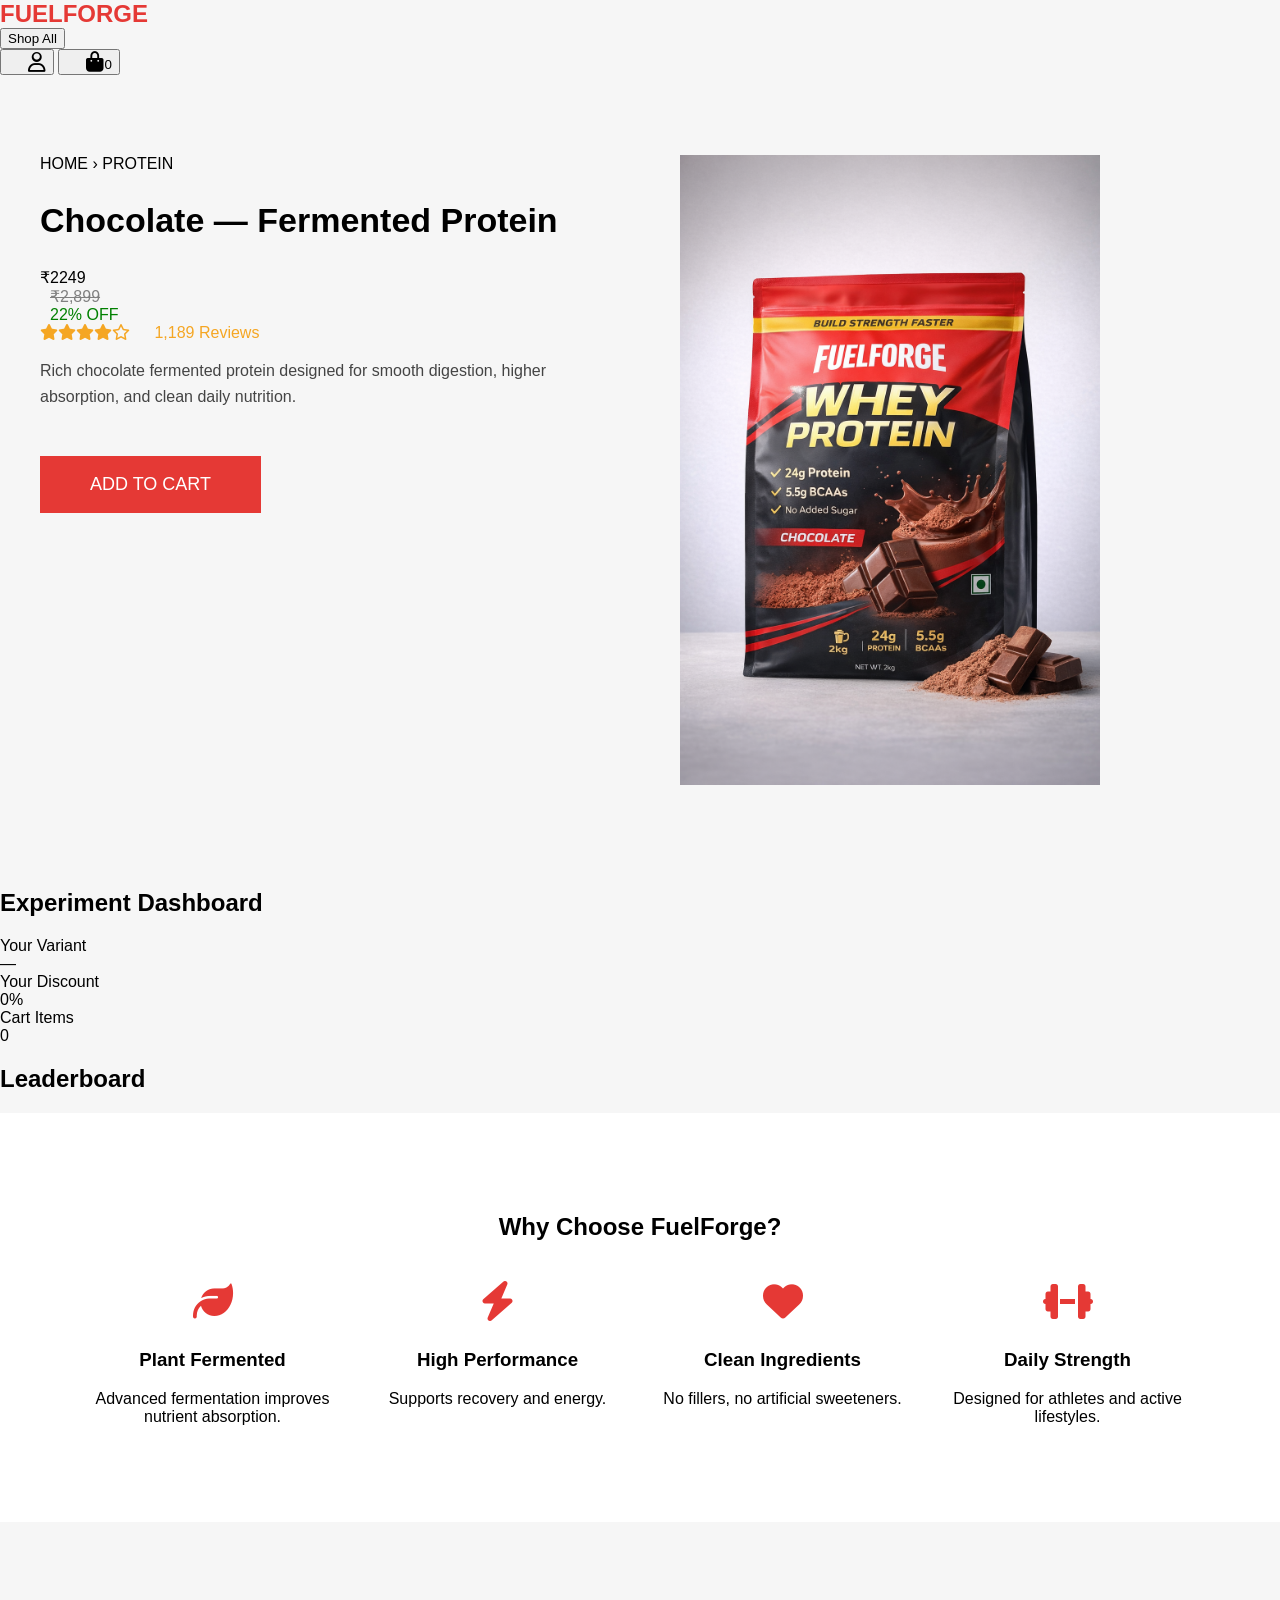
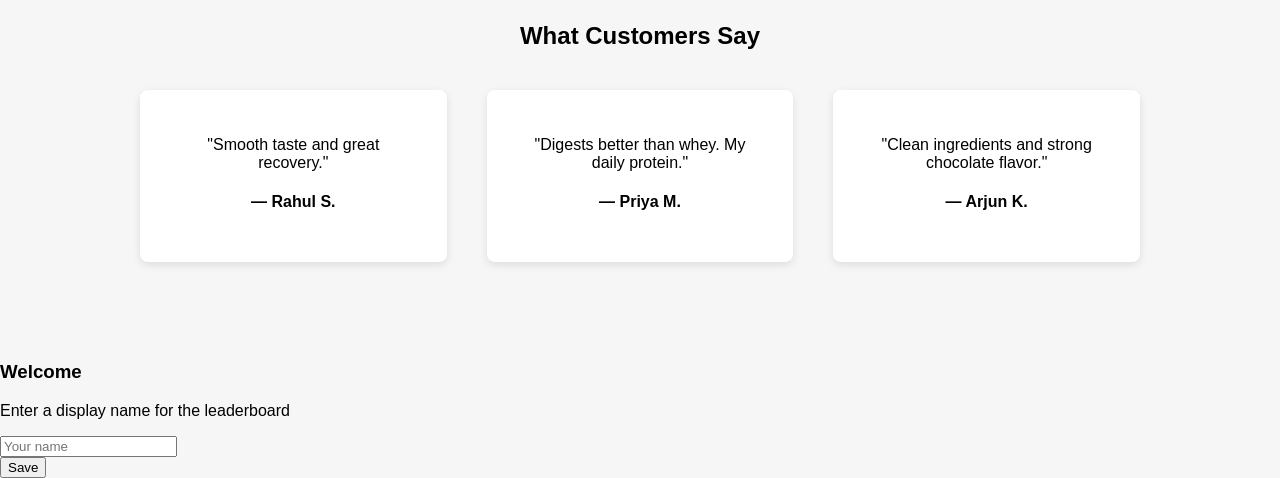
==== index.html @ aba71a40 "Refactor index.html structure and content" ====
<!DOCTYPE html>
<html lang="en">
<head>
  <meta charset="utf-8" />
  <meta name="viewport" content="width=device-width,initial-scale=1" />
  <title>FuelForge — Protein Experiment</title>
  <link rel="stylesheet" href="style.css" />
  <link rel="stylesheet" href="https://cdnjs.cloudflare.com/ajax/libs/font-awesome/6.5.0/css/all.min.css">
  <!-- Optional: Google Analytics snippet if you have a measurement id (replace G-XXXX) -->
  <!--
  <script async src="https://www.googletagmanager.com/gtag/js?id=G-XXXXXXX"></script>
  <script>
    window.dataLayer = window.dataLayer || [];
    function gtag(){dataLayer.push(arguments);}
    gtag('js', new Date());
    gtag('config', 'G-XXXXXXX');
  </script>
  -->
</head>
<body>

<header class="site-header">
  <div class="container header-inner">
    <div class="logo">FUELFORGE</div>

    <nav class="top-nav">
      <button id="shopAllBtn" class="nav-btn">Shop All</button>
    </nav>

    <div class="icons">
      <button id="accountBtn" class="icon-btn" title="Account"><i class="fa-regular fa-user"></i></button>
      <button id="cartBtn" class="icon-btn" title="Cart"><i class="fa-solid fa-bag-shopping"></i><span id="cartCount" class="cart-count">0</span></button>
    </div>
  </div>
</header>

<main class="container">

  <!-- Product / hero -->
  <section class="product">
    <div class="product-left">
      <div class="breadcrumbs">HOME › PROTEIN</div>
      <h1 class="product-title">Chocolate — Fermented Protein</h1>

      <div class="price-row">
        <div class="price-left">
          <div class="new-price" id="newPrice">₹2,249</div>
          <div class="old-price" id="oldPrice">₹2,899</div>
          <div class="discount" id="discountTxt">22% OFF</div>
        </div>
        <div class="rating">
          <i class="fa-solid fa-star"></i><i class="fa-solid fa-star"></i><i class="fa-solid fa-star"></i><i class="fa-solid fa-star"></i><i class="fa-regular fa-star"></i>
          <span class="reviews">1,189 Reviews</span>
        </div>
      </div>

      <p class="description">Rich chocolate fermented protein designed for smooth digestion, higher absorption, and clean daily nutrition.</p>

      <div id="actionArea" class="action-area">
        <button class="cta" id="addToCartBtn">ADD TO CART</button>
        <!-- Game button injected for Variant B -->
      </div>
    </div>

    <div class="product-right">
      <img src="protein.png" alt="protein bag" class="product-image" />
    </div>
  </section>

  <!-- Dashboard / Leaderboard -->
  <section class="dashboard">
    <div class="dash-left">
      <h2>Experiment Dashboard</h2>
      <div class="metrics">
        <div class="metric">
          <div class="metric-title">Your Variant</div>
          <div id="userVariant" class="metric-value">—</div>
        </div>
        <div class="metric">
          <div class="metric-title">Your Discount</div>
          <div id="userDiscount" class="metric-value">0%</div>
        </div>
        <div class="metric">
          <div class="metric-title">Cart Items</div>
          <div id="userCartCount" class="metric-value">0</div>
        </div>
      </div>
    </div>

    <div class="dash-right">
      <h2>Leaderboard</h2>
      <ol id="leaderboardList" class="leaderboard-list">
        <!-- filled by script -->
      </ol>
    </div>
  </section>

  <!-- Benefits -->
  <section class="benefits">
    <h2>Why Choose FuelForge?</h2>
    <div class="benefit-grid">
      <div class="benefit"><i class="fa-solid fa-leaf"></i><h3>Plant Fermented</h3><p>Advanced fermentation improves nutrient absorption.</p></div>
      <div class="benefit"><i class="fa-solid fa-bolt"></i><h3>High Performance</h3><p>Supports recovery and energy.</p></div>
      <div class="benefit"><i class="fa-solid fa-heart"></i><h3>Clean Ingredients</h3><p>No fillers, no artificial sweeteners.</p></div>
      <div class="benefit"><i class="fa-solid fa-dumbbell"></i><h3>Daily Strength</h3><p>Designed for athletes and active lifestyles.</p></div>
    </div>
  </section>

  <!-- Reviews -->
  <section class="reviews">
    <h2>What Customers Say</h2>
    <div class="review-grid">
      <div class="review"><p>"Smooth taste and great recovery."</p><h4>— Rahul S.</h4></div>
      <div class="review"><p>"Digests better than whey. My daily protein."</p><h4>— Priya M.</h4></div>
      <div class="review"><p>"Clean ingredients and strong chocolate flavor."</p><h4>— Arjun K.</h4></div>
    </div>
  </section>

</main>

<!-- Sticky mobile buy bar -->
<div class="mobile-buy" id="mobileBuy">
  <div class="mobile-buy-left">
    <div class="mobile-price" id="mobilePrice">₹2,249</div>
    <div class="mobile-disc" id="mobileDisc">22% OFF</div>
  </div>
  <div class="mobile-buy-right">
    <button class="mobile-cta" id="mobileAddBtn">Buy Now</button>
  </div>
</div>

<!-- Username modal -->
<div id="usernameModal" class="modal hidden">
  <div class="modal-inner">
    <h3>Welcome</h3>
    <p>Enter a display name for the leaderboard</p>
    <input id="usernameInput" placeholder="Your name" />
    <div class="modal-actions">
      <button id="saveNameBtn" class="btn">Save</button>
    </div>
  </div>
</div>

<!-- Simple toast area -->
<div id="toast" class="toast hidden"></div>

<script src="script.js"></script>
</body>
</html>
---- style.css ----
body{
font-family:Arial;
margin:0;
background:#f6f6f6;
}


header{
position:sticky;
top:0;
z-index:1000;
}


.nav{
display:flex;
justify-content:space-between;
align-items:center;
padding:20px 40px;
background:white;
box-shadow:0 2px 6px rgba(0,0,0,0.1);
}


.logo{
font-size:24px;
font-weight:bold;
color:#e53935;
}


.icons i{
margin-left:20px;
font-size:20px;
cursor:pointer;
}



.product{
display:grid;
grid-template-columns:1fr 1fr;
gap:80px;
max-width:1200px;
margin:auto;
padding:80px 20px;
}


.product-left h1{
font-size:34px;
}


.price{
font-size:26px;
margin:20px 0;
}


.old-price{
text-decoration:line-through;
margin-left:10px;
color:gray;
}


.discount{
color:green;
margin-left:10px;
}


.rating{
color:#f5a623;
margin-bottom:10px;
}


.description{
color:#444;
line-height:1.6;
}


.cta{
margin-top:30px;
padding:18px 50px;
background:#e53935;
color:white;
border:none;
font-size:18px;
cursor:pointer;
transition:0.3s;
}


.cta:hover{
background:#c62828;
transform:scale(1.05);
}



.product-right img{
width:420px;
transition:0.3s;
}


.product-right img:hover{
transform:scale(1.05);
}



/* BENEFITS */

.benefits{
background:white;
padding:80px 20px;
text-align:center;
}


.benefit-grid{
display:grid;
grid-template-columns:repeat(4,1fr);
gap:40px;
max-width:1100px;
margin:auto;
margin-top:40px;
}


.benefit i{
font-size:40px;
color:#e53935;
margin-bottom:10px;
}



/* REVIEWS */

.reviews{
padding:80px 20px;
text-align:center;
}


.review-grid{
display:grid;
grid-template-columns:repeat(3,1fr);
gap:40px;
max-width:1000px;
margin:auto;
margin-top:40px;
}


.review{
background:white;
padding:30px;
box-shadow:0 3px 8px rgba(0,0,0,0.1);
border-radius:8px;
}



/* MOBILE BUY BAR */

.mobile-buy{
display:none;
position:fixed;
bottom:0;
left:0;
right:0;
background:white;
padding:15px;
box-shadow:0 -2px 6px rgba(0,0,0,0.1);
justify-content:space-between;
align-items:center;
}


.mobile-buy button{
background:#e53935;
color:white;
border:none;
padding:12px 20px;
font-size:16px;
cursor:pointer;
}



/* RESPONSIVE */

@media(max-width:900px){

.product{
grid-template-columns:1fr;
text-align:center;
}

.product-right img{
width:300px;
}

.benefit-grid{
grid-template-columns:1fr 1fr;
}

.review-grid{
grid-template-columns:1fr;
}

.mobile-buy{
display:flex;
}

}
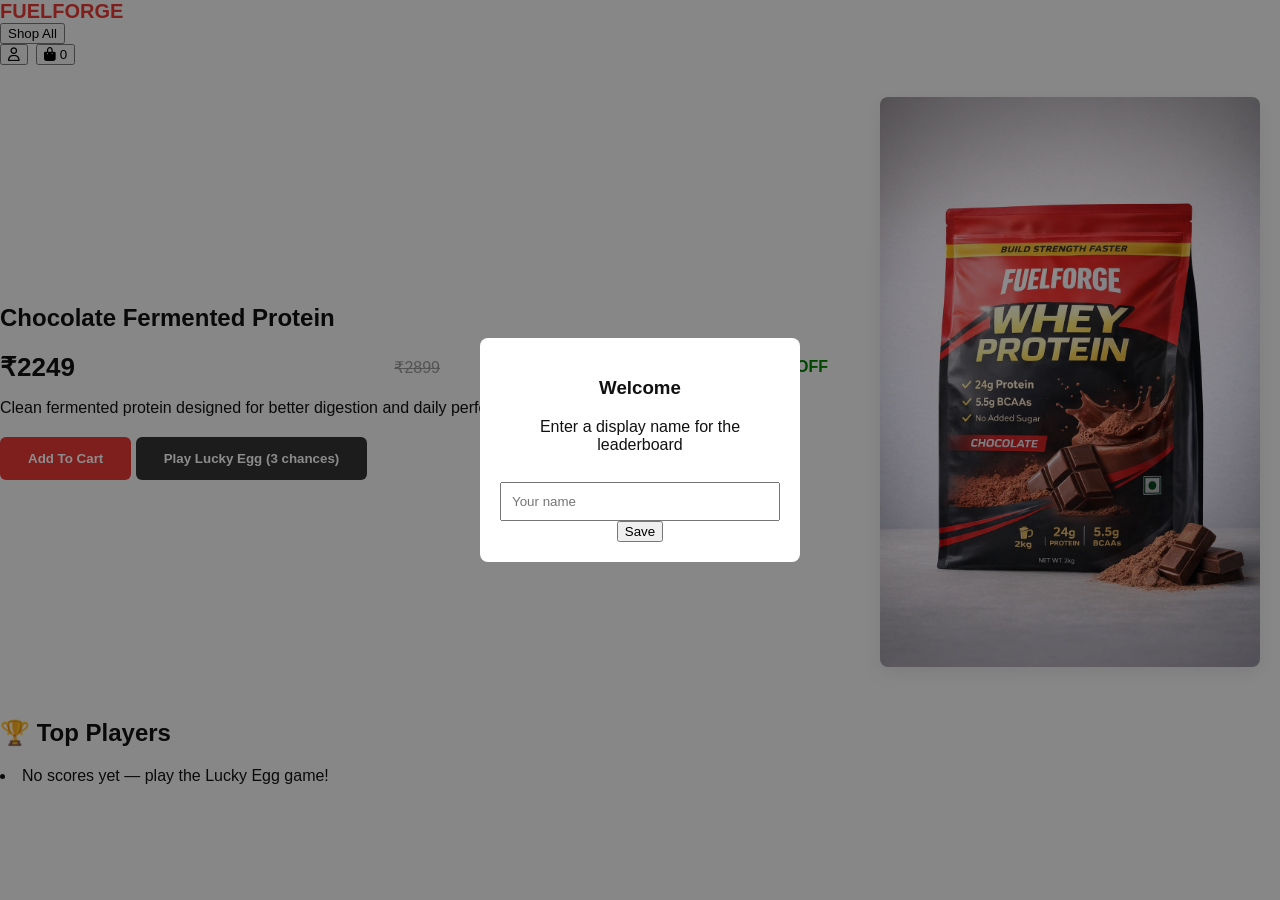
==== commit e2228a2b: "Refactor index.html structure and content" ====
--- a/index.html
+++ b/index.html
@@ -1,149 +1,119 @@
 <!DOCTYPE html>
 <html lang="en">
 <head>
-  <meta charset="utf-8" />
-  <meta name="viewport" content="width=device-width,initial-scale=1" />
-  <title>FuelForge — Protein Experiment</title>
-  <link rel="stylesheet" href="style.css" />
-  <link rel="stylesheet" href="https://cdnjs.cloudflare.com/ajax/libs/font-awesome/6.5.0/css/all.min.css">
-  <!-- Optional: Google Analytics snippet if you have a measurement id (replace G-XXXX) -->
-  <!--
-  <script async src="https://www.googletagmanager.com/gtag/js?id=G-XXXXXXX"></script>
-  <script>
-    window.dataLayer = window.dataLayer || [];
-    function gtag(){dataLayer.push(arguments);}
-    gtag('js', new Date());
-    gtag('config', 'G-XXXXXXX');
-  </script>
-  -->
+
+<meta charset="UTF-8">
+<meta name="viewport" content="width=device-width, initial-scale=1.0">
+
+<title>FuelForge Protein Experiment</title>
+
+<link rel="stylesheet" href="style.css">
+
+<link rel="stylesheet"
+href="https://cdnjs.cloudflare.com/ajax/libs/font-awesome/6.5.0/css/all.min.css">
+
 </head>
+
 <body>
 
-<header class="site-header">
-  <div class="container header-inner">
-    <div class="logo">FUELFORGE</div>
+<header class="header">
 
-    <nav class="top-nav">
-      <button id="shopAllBtn" class="nav-btn">Shop All</button>
-    </nav>
+<div class="logo">FUELFORGE</div>
 
-    <div class="icons">
-      <button id="accountBtn" class="icon-btn" title="Account"><i class="fa-regular fa-user"></i></button>
-      <button id="cartBtn" class="icon-btn" title="Cart"><i class="fa-solid fa-bag-shopping"></i><span id="cartCount" class="cart-count">0</span></button>
-    </div>
-  </div>
+<div class="nav">
+
+<button id="shopAllBtn">Shop All</button>
+
+<div class="icons">
+
+<button id="accountBtn">
+<i class="fa-regular fa-user"></i>
+</button>
+
+<button id="cartBtn">
+<i class="fa-solid fa-bag-shopping"></i>
+<span id="cartCount">0</span>
+</button>
+
+</div>
+
+</div>
+
 </header>
 
-<main class="container">
 
-  <!-- Product / hero -->
-  <section class="product">
-    <div class="product-left">
-      <div class="breadcrumbs">HOME › PROTEIN</div>
-      <h1 class="product-title">Chocolate — Fermented Protein</h1>
+<section class="product">
 
-      <div class="price-row">
-        <div class="price-left">
-          <div class="new-price" id="newPrice">₹2,249</div>
-          <div class="old-price" id="oldPrice">₹2,899</div>
-          <div class="discount" id="discountTxt">22% OFF</div>
-        </div>
-        <div class="rating">
-          <i class="fa-solid fa-star"></i><i class="fa-solid fa-star"></i><i class="fa-solid fa-star"></i><i class="fa-solid fa-star"></i><i class="fa-regular fa-star"></i>
-          <span class="reviews">1,189 Reviews</span>
-        </div>
-      </div>
+<div class="product-left">
 
-      <p class="description">Rich chocolate fermented protein designed for smooth digestion, higher absorption, and clean daily nutrition.</p>
+<h1>Chocolate Fermented Protein</h1>
 
-      <div id="actionArea" class="action-area">
-        <button class="cta" id="addToCartBtn">ADD TO CART</button>
-        <!-- Game button injected for Variant B -->
-      </div>
-    </div>
+<div class="price-row">
 
-    <div class="product-right">
-      <img src="protein.png" alt="protein bag" class="product-image" />
-    </div>
-  </section>
+<span class="new-price" id="price">₹2249</span>
 
-  <!-- Dashboard / Leaderboard -->
-  <section class="dashboard">
-    <div class="dash-left">
-      <h2>Experiment Dashboard</h2>
-      <div class="metrics">
-        <div class="metric">
-          <div class="metric-title">Your Variant</div>
-          <div id="userVariant" class="metric-value">—</div>
-        </div>
-        <div class="metric">
-          <div class="metric-title">Your Discount</div>
-          <div id="userDiscount" class="metric-value">0%</div>
-        </div>
-        <div class="metric">
-          <div class="metric-title">Cart Items</div>
-          <div id="userCartCount" class="metric-value">0</div>
-        </div>
-      </div>
-    </div>
+<span class="old-price">₹2899</span>
 
-    <div class="dash-right">
-      <h2>Leaderboard</h2>
-      <ol id="leaderboardList" class="leaderboard-list">
-        <!-- filled by script -->
-      </ol>
-    </div>
-  </section>
+<span class="discount" id="discount">22% OFF</span>
 
-  <!-- Benefits -->
-  <section class="benefits">
-    <h2>Why Choose FuelForge?</h2>
-    <div class="benefit-grid">
-      <div class="benefit"><i class="fa-solid fa-leaf"></i><h3>Plant Fermented</h3><p>Advanced fermentation improves nutrient absorption.</p></div>
-      <div class="benefit"><i class="fa-solid fa-bolt"></i><h3>High Performance</h3><p>Supports recovery and energy.</p></div>
-      <div class="benefit"><i class="fa-solid fa-heart"></i><h3>Clean Ingredients</h3><p>No fillers, no artificial sweeteners.</p></div>
-      <div class="benefit"><i class="fa-solid fa-dumbbell"></i><h3>Daily Strength</h3><p>Designed for athletes and active lifestyles.</p></div>
-    </div>
-  </section>
-
-  <!-- Reviews -->
-  <section class="reviews">
-    <h2>What Customers Say</h2>
-    <div class="review-grid">
-      <div class="review"><p>"Smooth taste and great recovery."</p><h4>— Rahul S.</h4></div>
-      <div class="review"><p>"Digests better than whey. My daily protein."</p><h4>— Priya M.</h4></div>
-      <div class="review"><p>"Clean ingredients and strong chocolate flavor."</p><h4>— Arjun K.</h4></div>
-    </div>
-  </section>
-
-</main>
-
-<!-- Sticky mobile buy bar -->
-<div class="mobile-buy" id="mobileBuy">
-  <div class="mobile-buy-left">
-    <div class="mobile-price" id="mobilePrice">₹2,249</div>
-    <div class="mobile-disc" id="mobileDisc">22% OFF</div>
-  </div>
-  <div class="mobile-buy-right">
-    <button class="mobile-cta" id="mobileAddBtn">Buy Now</button>
-  </div>
 </div>
 
-<!-- Username modal -->
-<div id="usernameModal" class="modal hidden">
-  <div class="modal-inner">
-    <h3>Welcome</h3>
-    <p>Enter a display name for the leaderboard</p>
-    <input id="usernameInput" placeholder="Your name" />
-    <div class="modal-actions">
-      <button id="saveNameBtn" class="btn">Save</button>
-    </div>
-  </div>
+<p>
+Clean fermented protein designed for better digestion and daily performance.
+</p>
+
+<div class="action-area">
+
+<button id="addToCartBtn" class="cta">
+Add To Cart
+</button>
+
+<button id="playGameBtn" class="cta secondary">
+Play Lucky Egg (3 chances)
+</button>
+
 </div>
 
-<!-- Simple toast area -->
-<div id="toast" class="toast hidden"></div>
+</div>
+
+
+<div class="product-right">
+
+<img src="protein.png" class="product-image">
+
+</div>
+
+</section>
+
+
+
+<section class="leaderboard-section">
+
+<h2>🏆 Top Players</h2>
+
+<div id="leaderboardList" class="leaderboard"></div>
+
+</section>
+
+
+<div id="usernameModal" class="modal hidden">
+
+<div class="modal-inner">
+
+<h3>Welcome</h3>
+
+<p>Enter a display name for the leaderboard</p>
+
+<input id="usernameInput" placeholder="Your name">
+
+<button id="saveNameBtn">Save</button>
+
+</div>
+
+</div>
+
 
 <script src="script.js"></script>
+
 </body>
 </html>
--- a/style.css
+++ b/style.css
@@ -1,223 +1,88 @@
-body{
-font-family:Arial;
-margin:0;
-background:#f6f6f6;
+:root{
+  --accent:#e53935;
+  --bg:#f6f6f6;
+  --card:#fff;
+  --muted:#666;
+}
+*{box-sizing:border-box}
+body{font-family:Inter,Arial,Helvetica,sans-serif;margin:0;background:var(--bg);color:#111}
+.container{max-width:1100px;margin:0 auto;padding:0 16px}
+
+.site-header{background:#fff;box-shadow:0 2px 6px rgba(0,0,0,0.06);position:sticky;top:0;z-index:40}
+.header-inner{display:flex;align-items:center;justify-content:space-between;padding:14px 16px}
+.logo{font-weight:800;color:var(--accent);font-size:20px}
+.top-nav .nav-btn{background:none;border:none;font-weight:600;cursor:pointer;color:#222}
+.icons{display:flex;gap:8px;align-items:center}
+.icon-btn{background:none;border:none;font-size:18px;cursor:pointer;position:relative}
+.cart-count{position:absolute;top:-6px;right:-6px;background:var(--accent);color:#fff;border-radius:50%;padding:2px 6px;font-size:12px}
+
+/* Product area */
+.product{display:grid;grid-template-columns:1fr 420px;gap:32px;padding:32px 0;align-items:center}
+.product-left .breadcrumbs{color:var(--muted);font-size:13px;margin-bottom:4px}
+.product-title{font-size:28px;margin:6px 0 10px}
+.price-row{display:flex;justify-content:space-between;align-items:center}
+.price-left{display:flex;align-items:baseline;gap:12px}
+.new-price{font-size:26px;font-weight:800}
+.old-price{color:#999;text-decoration:line-through}
+.discount{color:green;font-weight:700}
+.rating{color:#f5a623}
+.description{color:#333;line-height:1.6;margin-top:18px}
+.action-area{margin-top:20px}
+.cta{padding:14px 28px;background:var(--accent);color:#fff;border:none;border-radius:6px;font-weight:700;cursor:pointer}
+.cta.secondary{background:#333}
+.product-right{display:flex;justify-content:center}
+.product-image{width:100%;max-width:380px;border-radius:8px;box-shadow:0 6px 20px rgba(0,0,0,0.08)}
+
+/* Dashboard */
+.dashboard{display:flex;gap:24px;align-items:flex-start;padding:20px 0}
+.dash-left,.dash-right{background:var(--card);padding:18px;border-radius:8px;box-shadow:0 6px 18px rgba(0,0,0,0.04)}
+.dash-left{flex:1}
+.dash-right{width:320px}
+.metrics{display:flex;gap:12px;justify-content:space-between;margin-top:6px}
+.metric{background:#fafafa;padding:10px;border-radius:6px;text-align:center;flex:1}
+.metric-title{font-size:12px;color:var(--muted)}
+.metric-value{font-weight:800;font-size:18px;margin-top:6px}
+.leaderboard-list{padding-left:18px;margin:12px 0}
+
+/* Benefits & Reviews */
+.benefits{padding:24px 0}
+.benefit-grid{display:grid;grid-template-columns:repeat(4,1fr);gap:18px;margin-top:12px}
+.benefit{background:var(--card);padding:16px;border-radius:8px;text-align:center}
+.benefit i{font-size:28px;color:var(--accent);margin-bottom:8px}
+.reviews{padding:22px 0}
+.review-grid{display:grid;grid-template-columns:repeat(3,1fr);gap:12px}
+.review{background:var(--card);padding:16px;border-radius:8px;box-shadow:0 3px 8px rgba(0,0,0,0.06)}
+
+/* Mobile buy bar */
+.mobile-buy{display:none;position:fixed;left:0;right:0;bottom:0;background:#fff;padding:12px 16px;box-shadow:0 -3px 20px rgba(0,0,0,0.08);z-index:60;align-items:center;justify-content:space-between}
+.mobile-buy-left{display:flex;flex-direction:column}
+.mobile-price{font-weight:800}
+.mobile-disc{color:green;font-weight:700}
+.mobile-cta{background:var(--accent);color:#fff;border:none;padding:10px 18px;border-radius:6px;cursor:pointer}
+
+/* modal */
+.modal{position:fixed;left:0;right:0;top:0;bottom:0;background:rgba(0,0,0,0.45);display:flex;align-items:center;justify-content:center;z-index:80}
+.modal-inner{background:#fff;padding:20px;border-radius:8px;width:320px;text-align:center}
+.modal input{width:100%;padding:10px;margin-top:12px}
+
+/* toast */
+.toast{position:fixed;left:50%;transform:translateX(-50%);bottom:90px;background:#111;color:#fff;padding:10px 16px;border-radius:8px;z-index:90}
+
+/* leaderboard list */
+.leaderboard-list li{margin:6px 0;padding:6px 10px;border-radius:6px;background:#f7f7f7;display:flex;justify-content:space-between}
+
+/* responsive */
+@media(max-width:900px){
+  .product{grid-template-columns:1fr;gap:18px;padding:20px 0}
+  .benefit-grid{grid-template-columns:1fr 1fr}
+  .review-grid{grid-template-columns:1fr}
+  .dash-right{width:100%}
+  .mobile-buy{display:flex}
+  .container{padding:0 12px}
+  .product-title{font-size:22px}
+  .new-price{font-size:20px}
 }
 
-
-header{
-position:sticky;
-top:0;
-z-index:1000;
-}
-
-
-.nav{
-display:flex;
-justify-content:space-between;
-align-items:center;
-padding:20px 40px;
-background:white;
-box-shadow:0 2px 6px rgba(0,0,0,0.1);
-}
-
-
-.logo{
-font-size:24px;
-font-weight:bold;
-color:#e53935;
-}
-
-
-.icons i{
-margin-left:20px;
-font-size:20px;
-cursor:pointer;
-}
-
-
-
-.product{
-display:grid;
-grid-template-columns:1fr 1fr;
-gap:80px;
-max-width:1200px;
-margin:auto;
-padding:80px 20px;
-}
-
-
-.product-left h1{
-font-size:34px;
-}
-
-
-.price{
-font-size:26px;
-margin:20px 0;
-}
-
-
-.old-price{
-text-decoration:line-through;
-margin-left:10px;
-color:gray;
-}
-
-
-.discount{
-color:green;
-margin-left:10px;
-}
-
-
-.rating{
-color:#f5a623;
-margin-bottom:10px;
-}
-
-
-.description{
-color:#444;
-line-height:1.6;
-}
-
-
-.cta{
-margin-top:30px;
-padding:18px 50px;
-background:#e53935;
-color:white;
-border:none;
-font-size:18px;
-cursor:pointer;
-transition:0.3s;
-}
-
-
-.cta:hover{
-background:#c62828;
-transform:scale(1.05);
-}
-
-
-
-.product-right img{
-width:420px;
-transition:0.3s;
-}
-
-
-.product-right img:hover{
-transform:scale(1.05);
-}
-
-
-
-/* BENEFITS */
-
-.benefits{
-background:white;
-padding:80px 20px;
-text-align:center;
-}
-
-
-.benefit-grid{
-display:grid;
-grid-template-columns:repeat(4,1fr);
-gap:40px;
-max-width:1100px;
-margin:auto;
-margin-top:40px;
-}
-
-
-.benefit i{
-font-size:40px;
-color:#e53935;
-margin-bottom:10px;
-}
-
-
-
-/* REVIEWS */
-
-.reviews{
-padding:80px 20px;
-text-align:center;
-}
-
-
-.review-grid{
-display:grid;
-grid-template-columns:repeat(3,1fr);
-gap:40px;
-max-width:1000px;
-margin:auto;
-margin-top:40px;
-}
-
-
-.review{
-background:white;
-padding:30px;
-box-shadow:0 3px 8px rgba(0,0,0,0.1);
-border-radius:8px;
-}
-
-
-
-/* MOBILE BUY BAR */
-
-.mobile-buy{
-display:none;
-position:fixed;
-bottom:0;
-left:0;
-right:0;
-background:white;
-padding:15px;
-box-shadow:0 -2px 6px rgba(0,0,0,0.1);
-justify-content:space-between;
-align-items:center;
-}
-
-
-.mobile-buy button{
-background:#e53935;
-color:white;
-border:none;
-padding:12px 20px;
-font-size:16px;
-cursor:pointer;
-}
-
-
-
-/* RESPONSIVE */
-
-@media(max-width:900px){
-
-.product{
-grid-template-columns:1fr;
-text-align:center;
-}
-
-.product-right img{
-width:300px;
-}
-
-.benefit-grid{
-grid-template-columns:1fr 1fr;
-}
-
-.review-grid{
-grid-template-columns:1fr;
-}
-
-.mobile-buy{
-display:flex;
-}
-
-}+/* utility */
+.hidden{display:none}
+.btn{padding:8px 14px;border-radius:6px;background:var(--accent);color:white;border:none;cursor:pointer}
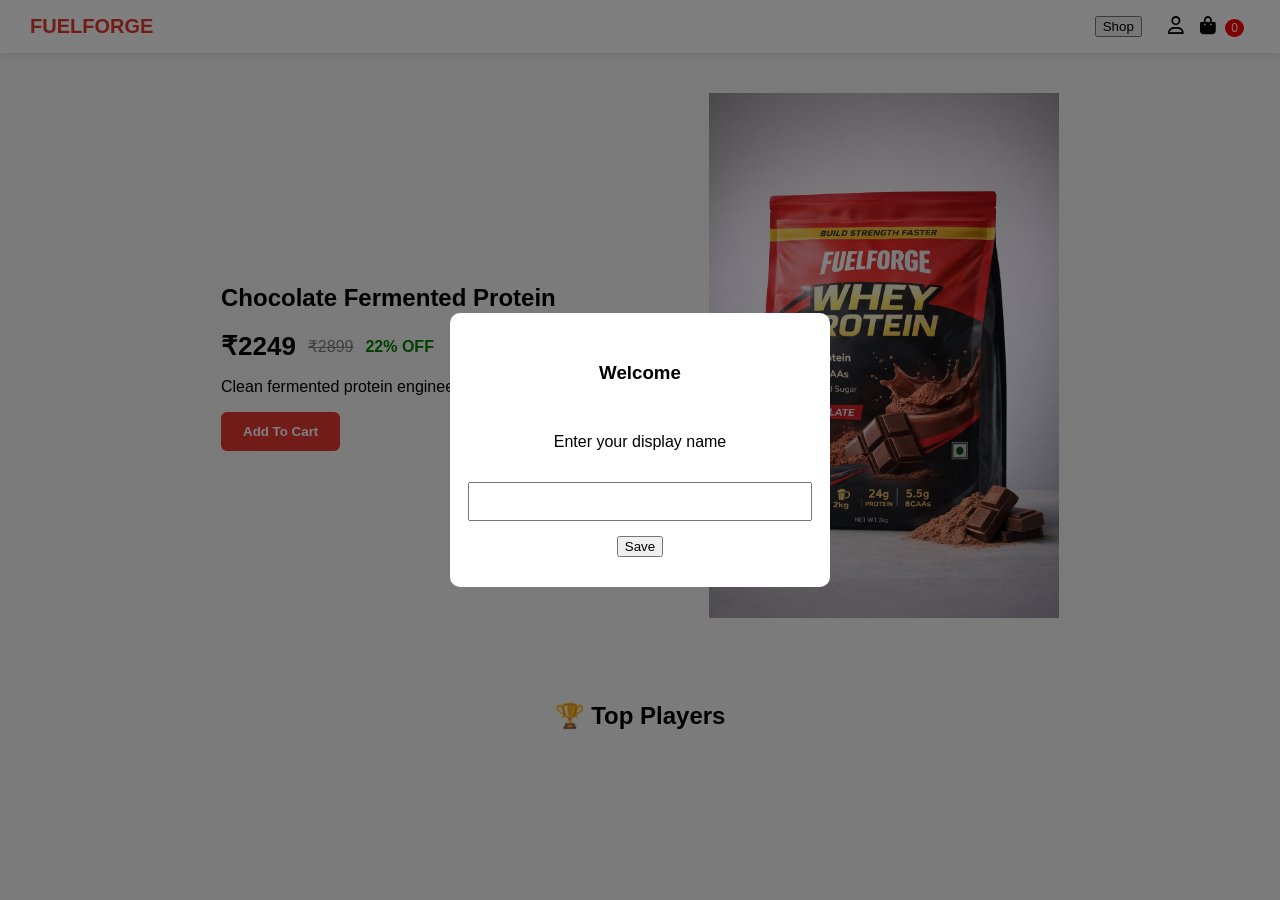
==== commit 3318f99c: "Refactor index.html and update button texts Updated the HTML structure and modified button labels." ====
--- a/index.html
+++ b/index.html
@@ -5,7 +5,7 @@
 <meta charset="UTF-8">
 <meta name="viewport" content="width=device-width, initial-scale=1.0">
 
-<title>FuelForge Protein Experiment</title>
+<title>FuelForge Experiment</title>
 
 <link rel="stylesheet" href="style.css">
 
@@ -20,15 +20,13 @@
 
 <div class="logo">FUELFORGE</div>
 
-<div class="nav">
+<nav class="nav">
 
-<button id="shopAllBtn">Shop All</button>
+<button id="shopBtn">Shop</button>
 
 <div class="icons">
 
-<button id="accountBtn">
-<i class="fa-regular fa-user"></i>
-</button>
+<button id="accountBtn"><i class="fa-regular fa-user"></i></button>
 
 <button id="cartBtn">
 <i class="fa-solid fa-bag-shopping"></i>
@@ -37,7 +35,7 @@
 
 </div>
 
-</div>
+</nav>
 
 </header>
 
@@ -51,15 +49,13 @@
 <div class="price-row">
 
 <span class="new-price" id="price">₹2249</span>
-
 <span class="old-price">₹2899</span>
-
 <span class="discount" id="discount">22% OFF</span>
 
 </div>
 
-<p>
-Clean fermented protein designed for better digestion and daily performance.
+<p class="desc">
+Clean fermented protein engineered for digestion and recovery.
 </p>
 
 <div class="action-area">
@@ -68,23 +64,19 @@
 Add To Cart
 </button>
 
-<button id="playGameBtn" class="cta secondary">
-Play Lucky Egg (3 chances)
+<button id="playGameBtn" class="cta secondary hidden">
+Play Lucky Egg Game
 </button>
 
 </div>
 
 </div>
 
-
 <div class="product-right">
-
 <img src="protein.png" class="product-image">
-
 </div>
 
 </section>
-
 
 
 <section class="leaderboard-section">
@@ -102,9 +94,9 @@
 
 <h3>Welcome</h3>
 
-<p>Enter a display name for the leaderboard</p>
+<p>Enter your display name</p>
 
-<input id="usernameInput" placeholder="Your name">
+<input id="usernameInput">
 
 <button id="saveNameBtn">Save</button>
 
@@ -112,7 +104,6 @@
 
 </div>
 
-
 <script src="script.js"></script>
 
 </body>
--- a/style.css
+++ b/style.css
@@ -1,88 +1,156 @@
-:root{
-  --accent:#e53935;
-  --bg:#f6f6f6;
-  --card:#fff;
-  --muted:#666;
-}
-*{box-sizing:border-box}
-body{font-family:Inter,Arial,Helvetica,sans-serif;margin:0;background:var(--bg);color:#111}
-.container{max-width:1100px;margin:0 auto;padding:0 16px}
-
-.site-header{background:#fff;box-shadow:0 2px 6px rgba(0,0,0,0.06);position:sticky;top:0;z-index:40}
-.header-inner{display:flex;align-items:center;justify-content:space-between;padding:14px 16px}
-.logo{font-weight:800;color:var(--accent);font-size:20px}
-.top-nav .nav-btn{background:none;border:none;font-weight:600;cursor:pointer;color:#222}
-.icons{display:flex;gap:8px;align-items:center}
-.icon-btn{background:none;border:none;font-size:18px;cursor:pointer;position:relative}
-.cart-count{position:absolute;top:-6px;right:-6px;background:var(--accent);color:#fff;border-radius:50%;padding:2px 6px;font-size:12px}
-
-/* Product area */
-.product{display:grid;grid-template-columns:1fr 420px;gap:32px;padding:32px 0;align-items:center}
-.product-left .breadcrumbs{color:var(--muted);font-size:13px;margin-bottom:4px}
-.product-title{font-size:28px;margin:6px 0 10px}
-.price-row{display:flex;justify-content:space-between;align-items:center}
-.price-left{display:flex;align-items:baseline;gap:12px}
-.new-price{font-size:26px;font-weight:800}
-.old-price{color:#999;text-decoration:line-through}
-.discount{color:green;font-weight:700}
-.rating{color:#f5a623}
-.description{color:#333;line-height:1.6;margin-top:18px}
-.action-area{margin-top:20px}
-.cta{padding:14px 28px;background:var(--accent);color:#fff;border:none;border-radius:6px;font-weight:700;cursor:pointer}
-.cta.secondary{background:#333}
-.product-right{display:flex;justify-content:center}
-.product-image{width:100%;max-width:380px;border-radius:8px;box-shadow:0 6px 20px rgba(0,0,0,0.08)}
-
-/* Dashboard */
-.dashboard{display:flex;gap:24px;align-items:flex-start;padding:20px 0}
-.dash-left,.dash-right{background:var(--card);padding:18px;border-radius:8px;box-shadow:0 6px 18px rgba(0,0,0,0.04)}
-.dash-left{flex:1}
-.dash-right{width:320px}
-.metrics{display:flex;gap:12px;justify-content:space-between;margin-top:6px}
-.metric{background:#fafafa;padding:10px;border-radius:6px;text-align:center;flex:1}
-.metric-title{font-size:12px;color:var(--muted)}
-.metric-value{font-weight:800;font-size:18px;margin-top:6px}
-.leaderboard-list{padding-left:18px;margin:12px 0}
-
-/* Benefits & Reviews */
-.benefits{padding:24px 0}
-.benefit-grid{display:grid;grid-template-columns:repeat(4,1fr);gap:18px;margin-top:12px}
-.benefit{background:var(--card);padding:16px;border-radius:8px;text-align:center}
-.benefit i{font-size:28px;color:var(--accent);margin-bottom:8px}
-.reviews{padding:22px 0}
-.review-grid{display:grid;grid-template-columns:repeat(3,1fr);gap:12px}
-.review{background:var(--card);padding:16px;border-radius:8px;box-shadow:0 3px 8px rgba(0,0,0,0.06)}
-
-/* Mobile buy bar */
-.mobile-buy{display:none;position:fixed;left:0;right:0;bottom:0;background:#fff;padding:12px 16px;box-shadow:0 -3px 20px rgba(0,0,0,0.08);z-index:60;align-items:center;justify-content:space-between}
-.mobile-buy-left{display:flex;flex-direction:column}
-.mobile-price{font-weight:800}
-.mobile-disc{color:green;font-weight:700}
-.mobile-cta{background:var(--accent);color:#fff;border:none;padding:10px 18px;border-radius:6px;cursor:pointer}
-
-/* modal */
-.modal{position:fixed;left:0;right:0;top:0;bottom:0;background:rgba(0,0,0,0.45);display:flex;align-items:center;justify-content:center;z-index:80}
-.modal-inner{background:#fff;padding:20px;border-radius:8px;width:320px;text-align:center}
-.modal input{width:100%;padding:10px;margin-top:12px}
-
-/* toast */
-.toast{position:fixed;left:50%;transform:translateX(-50%);bottom:90px;background:#111;color:#fff;padding:10px 16px;border-radius:8px;z-index:90}
-
-/* leaderboard list */
-.leaderboard-list li{margin:6px 0;padding:6px 10px;border-radius:6px;background:#f7f7f7;display:flex;justify-content:space-between}
-
-/* responsive */
-@media(max-width:900px){
-  .product{grid-template-columns:1fr;gap:18px;padding:20px 0}
-  .benefit-grid{grid-template-columns:1fr 1fr}
-  .review-grid{grid-template-columns:1fr}
-  .dash-right{width:100%}
-  .mobile-buy{display:flex}
-  .container{padding:0 12px}
-  .product-title{font-size:22px}
-  .new-price{font-size:20px}
+body{
+font-family:Arial;
+background:#f6f6f6;
+margin:0;
 }
 
-/* utility */
-.hidden{display:none}
-.btn{padding:8px 14px;border-radius:6px;background:var(--accent);color:white;border:none;cursor:pointer}
+.header{
+display:flex;
+justify-content:space-between;
+align-items:center;
+padding:15px 30px;
+background:white;
+box-shadow:0 2px 10px rgba(0,0,0,0.08);
+}
+
+.logo{
+font-weight:bold;
+color:#e53935;
+font-size:20px;
+}
+
+.nav{
+display:flex;
+align-items:center;
+gap:20px;
+}
+
+.icons button{
+background:none;
+border:none;
+font-size:18px;
+cursor:pointer;
+}
+
+#cartCount{
+background:red;
+color:white;
+border-radius:50%;
+padding:2px 6px;
+font-size:12px;
+margin-left:4px;
+}
+
+.product{
+display:flex;
+align-items:center;
+justify-content:center;
+gap:40px;
+padding:40px;
+}
+
+.product-image{
+width:350px;
+}
+
+.price-row{
+display:flex;
+gap:12px;
+align-items:center;
+margin:10px 0;
+}
+
+.new-price{
+font-size:26px;
+font-weight:bold;
+}
+
+.old-price{
+text-decoration:line-through;
+color:gray;
+}
+
+.discount{
+color:green;
+font-weight:bold;
+}
+
+.cta{
+background:#e53935;
+color:white;
+border:none;
+padding:12px 22px;
+border-radius:6px;
+cursor:pointer;
+font-weight:bold;
+}
+
+.secondary{
+background:#333;
+margin-left:10px;
+}
+
+.cta:hover{
+transform:translateY(-2px);
+transition:0.2s;
+}
+
+.leaderboard-section{
+margin-top:40px;
+text-align:center;
+}
+
+.leaderboard{
+max-width:400px;
+margin:auto;
+display:flex;
+flex-direction:column;
+gap:12px;
+}
+
+.leaderboard-item{
+display:flex;
+justify-content:space-between;
+padding:12px 16px;
+background:white;
+border-radius:10px;
+box-shadow:0 4px 12px rgba(0,0,0,0.08);
+animation:fadeIn 0.6s ease;
+}
+
+@keyframes fadeIn{
+from{opacity:0;transform:translateY(10px)}
+to{opacity:1;transform:translateY(0)}
+}
+
+.modal{
+position:fixed;
+top:0;
+left:0;
+right:0;
+bottom:0;
+background:rgba(0,0,0,0.5);
+display:flex;
+align-items:center;
+justify-content:center;
+}
+
+.hidden{
+display:none;
+}
+
+.modal-inner{
+background:white;
+padding:30px;
+border-radius:10px;
+display:flex;
+flex-direction:column;
+gap:15px;
+align-items:center;
+width:320px;
+}
+
+.modal-inner input{
+width:100%;
+padding:10px;
+}
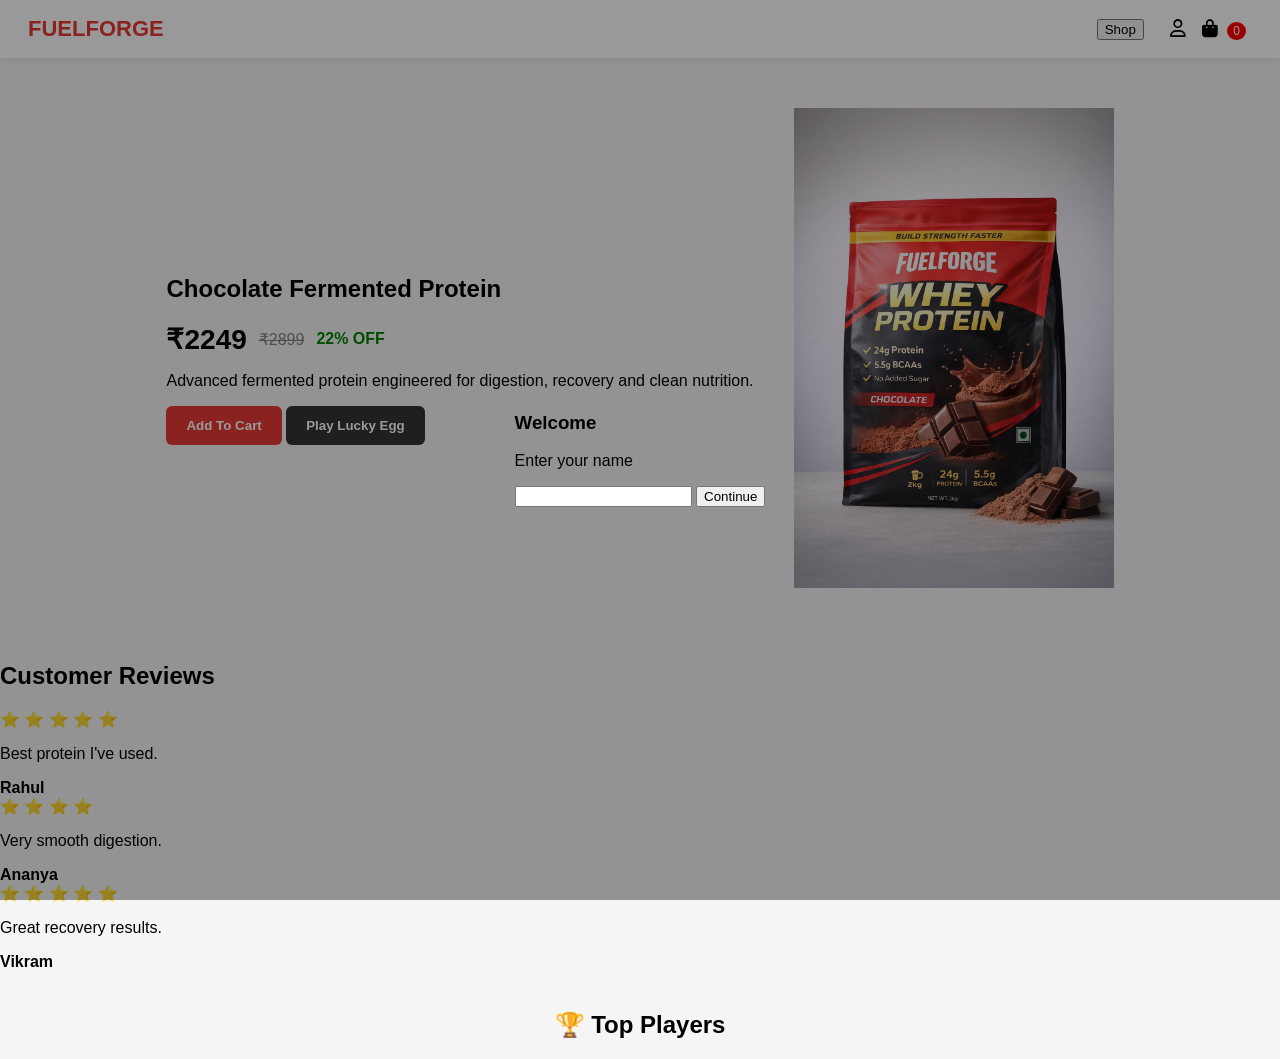
==== commit a7147475: "Update index.html" ====
--- a/index.html
+++ b/index.html
@@ -5,7 +5,7 @@
 <meta charset="UTF-8">
 <meta name="viewport" content="width=device-width, initial-scale=1.0">
 
-<title>FuelForge Experiment</title>
+<title>FuelForge Protein</title>
 
 <link rel="stylesheet" href="style.css">
 
@@ -26,7 +26,9 @@
 
 <div class="icons">
 
-<button id="accountBtn"><i class="fa-regular fa-user"></i></button>
+<button id="accountBtn">
+<i class="fa-regular fa-user"></i>
+</button>
 
 <button id="cartBtn">
 <i class="fa-solid fa-bag-shopping"></i>
@@ -38,6 +40,7 @@
 </nav>
 
 </header>
+
 
 
 <section class="product">
@@ -54,8 +57,8 @@
 
 </div>
 
-<p class="desc">
-Clean fermented protein engineered for digestion and recovery.
+<p>
+Advanced fermented protein engineered for digestion, recovery and clean nutrition.
 </p>
 
 <div class="action-area">
@@ -65,7 +68,7 @@
 </button>
 
 <button id="playGameBtn" class="cta secondary hidden">
-Play Lucky Egg Game
+Play Lucky Egg
 </button>
 
 </div>
@@ -73,32 +76,66 @@
 </div>
 
 <div class="product-right">
+
 <img src="protein.png" class="product-image">
+
 </div>
 
 </section>
+
+
+
+<section class="reviews">
+
+<h2>Customer Reviews</h2>
+
+<div class="review-grid">
+
+<div class="review">
+⭐ ⭐ ⭐ ⭐ ⭐  
+<p>Best protein I've used.</p>
+<b>Rahul</b>
+</div>
+
+<div class="review">
+⭐ ⭐ ⭐ ⭐  
+<p>Very smooth digestion.</p>
+<b>Ananya</b>
+</div>
+
+<div class="review">
+⭐ ⭐ ⭐ ⭐ ⭐  
+<p>Great recovery results.</p>
+<b>Vikram</b>
+</div>
+
+</div>
+
+</section>
+
 
 
 <section class="leaderboard-section">
 
 <h2>🏆 Top Players</h2>
 
-<div id="leaderboardList" class="leaderboard"></div>
+<div id="leaderboardList" class="leaderboard-card"></div>
 
 </section>
 
 
+
 <div id="usernameModal" class="modal hidden">
 
-<div class="modal-inner">
+<div class="modal-box">
 
 <h3>Welcome</h3>
 
-<p>Enter your display name</p>
+<p>Enter your name</p>
 
 <input id="usernameInput">
 
-<button id="saveNameBtn">Save</button>
+<button id="saveNameBtn">Continue</button>
 
 </div>
 
--- a/style.css
+++ b/style.css
@@ -1,6 +1,6 @@
 body{
-font-family:Arial;
-background:#f6f6f6;
+font-family:Inter,Arial;
+background:#f5f5f5;
 margin:0;
 }
 
@@ -8,15 +8,15 @@
 display:flex;
 justify-content:space-between;
 align-items:center;
-padding:15px 30px;
+padding:16px 28px;
 background:white;
 box-shadow:0 2px 10px rgba(0,0,0,0.08);
 }
 
 .logo{
-font-weight:bold;
+font-weight:700;
 color:#e53935;
-font-size:20px;
+font-size:22px;
 }
 
 .nav{
@@ -26,43 +26,43 @@
 }
 
 .icons button{
+border:none;
 background:none;
-border:none;
+cursor:pointer;
 font-size:18px;
-cursor:pointer;
 }
 
 #cartCount{
 background:red;
 color:white;
+padding:2px 6px;
 border-radius:50%;
-padding:2px 6px;
 font-size:12px;
 margin-left:4px;
 }
 
 .product{
 display:flex;
+justify-content:center;
 align-items:center;
-justify-content:center;
 gap:40px;
-padding:40px;
+padding:50px 20px;
+flex-wrap:wrap;
 }
 
 .product-image{
-width:350px;
+width:320px;
 }
 
 .price-row{
 display:flex;
 gap:12px;
 align-items:center;
-margin:10px 0;
 }
 
 .new-price{
-font-size:26px;
-font-weight:bold;
+font-size:28px;
+font-weight:700;
 }
 
 .old-price{
@@ -72,27 +72,30 @@
 
 .discount{
 color:green;
-font-weight:bold;
+font-weight:600;
 }
 
 .cta{
 background:#e53935;
 color:white;
 border:none;
-padding:12px 22px;
+padding:12px 20px;
 border-radius:6px;
 cursor:pointer;
-font-weight:bold;
+font-weight:600;
+transition:0.2s;
+}
+
+.cta:hover{
+transform:translateY(-2px);
 }
 
 .secondary{
 background:#333;
-margin-left:10px;
 }
 
-.cta:hover{
-transform:translateY(-2px);
-transition:0.2s;
+.hidden{
+display:none;
 }
 
 .leaderboard-section{
@@ -101,7 +104,7 @@
 }
 
 .leaderboard{
-max-width:400px;
+max-width:420px;
 margin:auto;
 display:flex;
 flex-direction:column;
@@ -114,7 +117,7 @@
 padding:12px 16px;
 background:white;
 border-radius:10px;
-box-shadow:0 4px 12px rgba(0,0,0,0.08);
+box-shadow:0 3px 10px rgba(0,0,0,0.08);
 animation:fadeIn 0.6s ease;
 }
 
@@ -129,14 +132,10 @@
 left:0;
 right:0;
 bottom:0;
-background:rgba(0,0,0,0.5);
+background:rgba(0,0,0,0.4);
 display:flex;
+justify-content:center;
 align-items:center;
-justify-content:center;
-}
-
-.hidden{
-display:none;
 }
 
 .modal-inner{
@@ -145,12 +144,6 @@
 border-radius:10px;
 display:flex;
 flex-direction:column;
-gap:15px;
-align-items:center;
-width:320px;
+gap:14px;
+width:300px;
 }
-
-.modal-inner input{
-width:100%;
-padding:10px;
-}
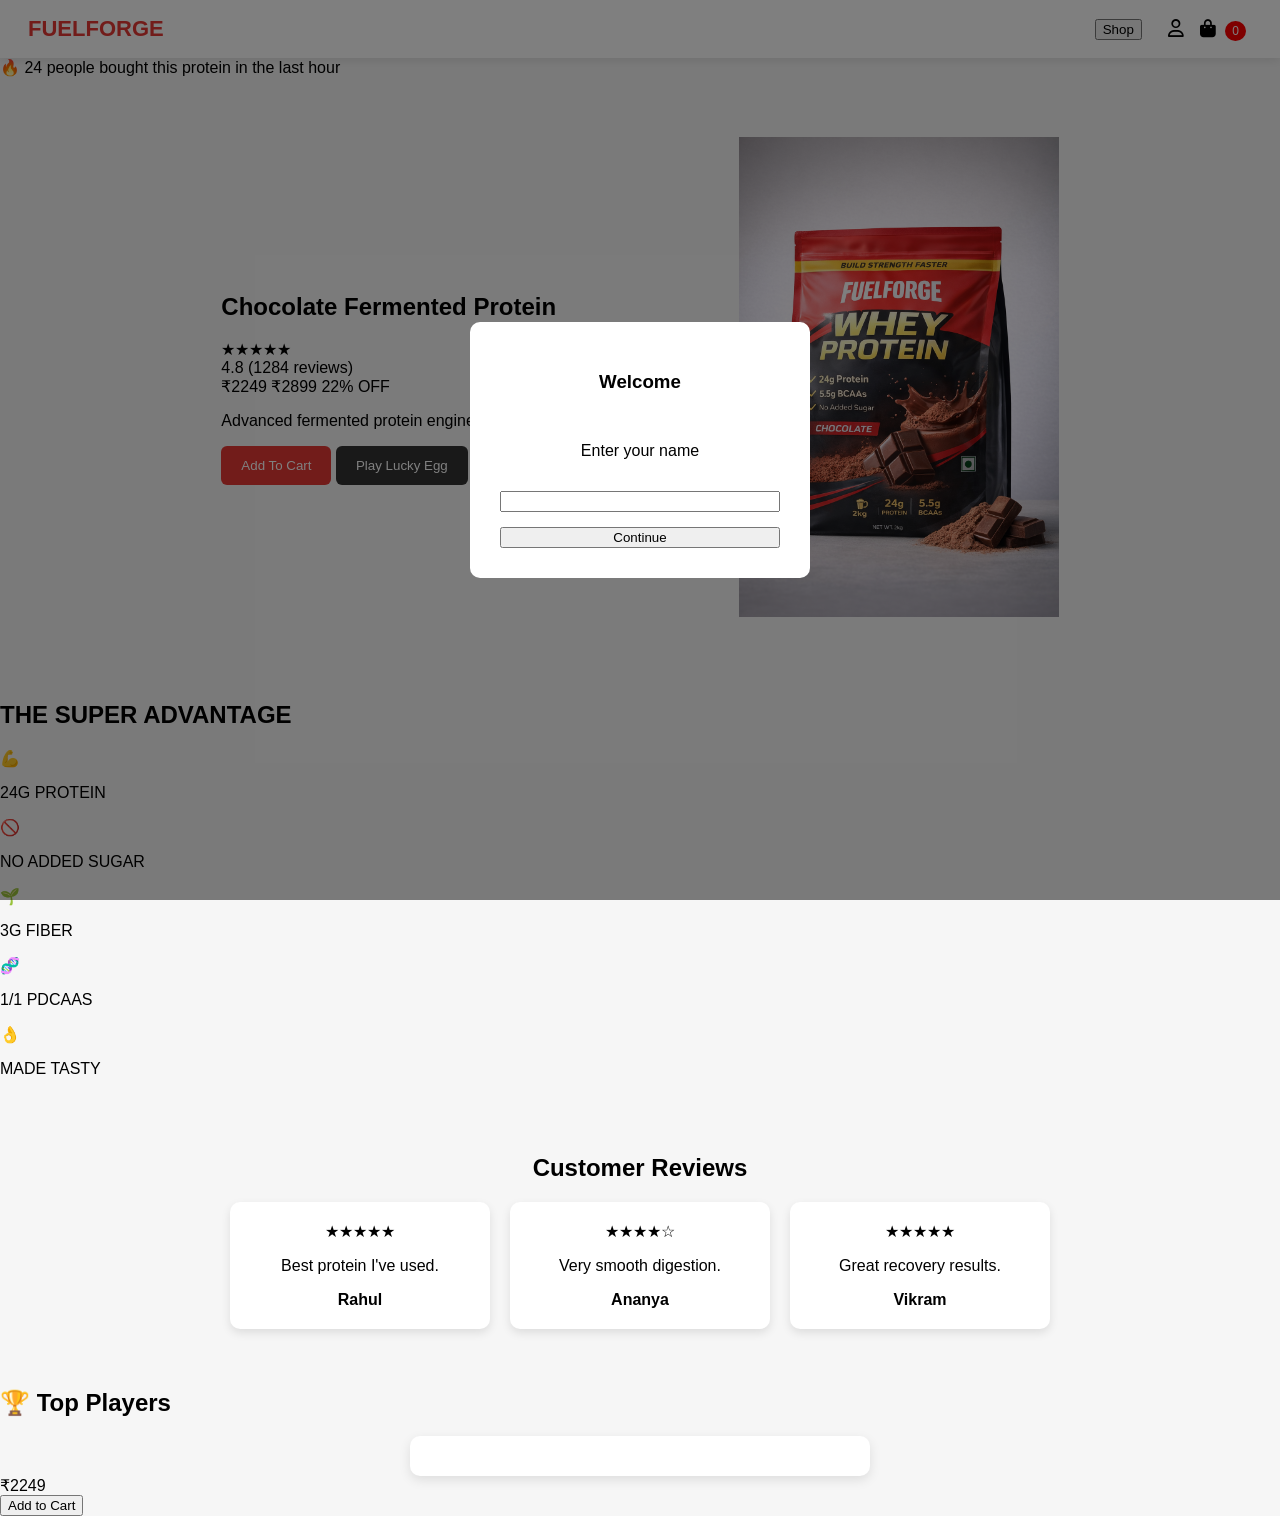
==== commit bccaaab4: "Update index.html" ====
--- a/index.html
+++ b/index.html
@@ -1,5 +1,6 @@
 <!DOCTYPE html>
 <html lang="en">
+
 <head>
 
 <meta charset="UTF-8">
@@ -42,6 +43,11 @@
 </header>
 
 
+<div class="urgency-bar">
+🔥 24 people bought this protein in the last hour
+</div>
+
+
 
 <section class="product">
 
@@ -49,16 +55,26 @@
 
 <h1>Chocolate Fermented Protein</h1>
 
+<div class="rating-row">
+<div class="stars">★★★★★</div>
+<span class="rating-score">4.8</span>
+<span class="rating-count">(1284 reviews)</span>
+</div>
+
 <div class="price-row">
 
-<span class="new-price" id="price">₹2249</span>
+<span id="price" class="new-price">₹2249</span>
 <span class="old-price">₹2899</span>
-<span class="discount" id="discount">22% OFF</span>
-
+<span id="discount" class="discount">22% OFF</span>
+
+</div>
+
+<div class="discount-progress">
+<div id="discountBar" class="discount-bar"></div>
 </div>
 
 <p>
-Advanced fermented protein engineered for digestion, recovery and clean nutrition.
+Advanced fermented protein engineered for digestion and recovery.
 </p>
 
 <div class="action-area">
@@ -76,8 +92,43 @@
 </div>
 
 <div class="product-right">
-
 <img src="protein.png" class="product-image">
+</div>
+
+</section>
+
+
+
+<section class="advantages">
+
+<h2 class="adv-title">THE SUPER ADVANTAGE</h2>
+
+<div class="adv-grid">
+
+<div class="adv-item">
+<div class="adv-icon">💪</div>
+<p>24G PROTEIN</p>
+</div>
+
+<div class="adv-item">
+<div class="adv-icon">🚫</div>
+<p>NO ADDED SUGAR</p>
+</div>
+
+<div class="adv-item">
+<div class="adv-icon">🌱</div>
+<p>3G FIBER</p>
+</div>
+
+<div class="adv-item">
+<div class="adv-icon">🧬</div>
+<p>1/1 PDCAAS</p>
+</div>
+
+<div class="adv-item">
+<div class="adv-icon">👌</div>
+<p>MADE TASTY</p>
+</div>
 
 </div>
 
@@ -92,19 +143,19 @@
 <div class="review-grid">
 
 <div class="review">
-⭐ ⭐ ⭐ ⭐ ⭐  
+<div class="stars">★★★★★</div>
 <p>Best protein I've used.</p>
 <b>Rahul</b>
 </div>
 
 <div class="review">
-⭐ ⭐ ⭐ ⭐  
+<div class="stars">★★★★☆</div>
 <p>Very smooth digestion.</p>
 <b>Ananya</b>
 </div>
 
 <div class="review">
-⭐ ⭐ ⭐ ⭐ ⭐  
+<div class="stars">★★★★★</div>
 <p>Great recovery results.</p>
 <b>Vikram</b>
 </div>
@@ -141,7 +192,20 @@
 
 </div>
 
+
+<div class="mobile-buy-bar">
+
+<div class="mobile-price">₹2249</div>
+
+<button id="mobileAddCart" class="mobile-buy">
+Add to Cart
+</button>
+
+</div>
+
+
 <script src="script.js"></script>
 
 </body>
+
 </html>
--- a/style.css
+++ b/style.css
@@ -1,16 +1,15 @@
 body{
 font-family:Inter,Arial;
-background:#f5f5f5;
+background:#f6f6f6;
 margin:0;
 }
 
 .header{
 display:flex;
 justify-content:space-between;
-align-items:center;
 padding:16px 28px;
 background:white;
-box-shadow:0 2px 10px rgba(0,0,0,0.08);
+box-shadow:0 2px 10px rgba(0,0,0,0.1);
 }
 
 .logo{
@@ -21,8 +20,8 @@
 
 .nav{
 display:flex;
+gap:20px;
 align-items:center;
-gap:20px;
 }
 
 .icons button{
@@ -35,10 +34,16 @@
 #cartCount{
 background:red;
 color:white;
-padding:2px 6px;
 border-radius:50%;
+padding:3px 7px;
 font-size:12px;
 margin-left:4px;
+animation:bounce 0.3s ease;
+}
+
+@keyframes bounce{
+0%{transform:scale(0.8)}
+100%{transform:scale(1)}
 }
 
 .product{
@@ -46,33 +51,13 @@
 justify-content:center;
 align-items:center;
 gap:40px;
-padding:50px 20px;
+padding:60px 20px;
 flex-wrap:wrap;
+animation:fadeIn 0.7s ease;
 }
 
 .product-image{
 width:320px;
-}
-
-.price-row{
-display:flex;
-gap:12px;
-align-items:center;
-}
-
-.new-price{
-font-size:28px;
-font-weight:700;
-}
-
-.old-price{
-text-decoration:line-through;
-color:gray;
-}
-
-.discount{
-color:green;
-font-weight:600;
 }
 
 .cta{
@@ -82,48 +67,52 @@
 padding:12px 20px;
 border-radius:6px;
 cursor:pointer;
-font-weight:600;
-transition:0.2s;
+transition:0.25s;
 }
 
 .cta:hover{
-transform:translateY(-2px);
+transform:translateY(-3px);
+box-shadow:0 6px 12px rgba(0,0,0,0.2);
 }
 
 .secondary{
 background:#333;
 }
 
-.hidden{
-display:none;
+.reviews{
+text-align:center;
+padding:40px;
 }
 
-.leaderboard-section{
-margin-top:40px;
-text-align:center;
+.review-grid{
+display:flex;
+gap:20px;
+justify-content:center;
+flex-wrap:wrap;
 }
 
-.leaderboard{
+.review{
+background:white;
+padding:20px;
+border-radius:10px;
+box-shadow:0 4px 10px rgba(0,0,0,0.1);
+width:220px;
+}
+
+.leaderboard-card{
+background:white;
 max-width:420px;
 margin:auto;
-display:flex;
-flex-direction:column;
-gap:12px;
+padding:20px;
+border-radius:10px;
+box-shadow:0 4px 12px rgba(0,0,0,0.1);
 }
 
 .leaderboard-item{
 display:flex;
 justify-content:space-between;
-padding:12px 16px;
-background:white;
-border-radius:10px;
-box-shadow:0 3px 10px rgba(0,0,0,0.08);
-animation:fadeIn 0.6s ease;
-}
-
-@keyframes fadeIn{
-from{opacity:0;transform:translateY(10px)}
-to{opacity:1;transform:translateY(0)}
+padding:10px;
+border-bottom:1px solid #eee;
 }
 
 .modal{
@@ -132,18 +121,41 @@
 left:0;
 right:0;
 bottom:0;
-background:rgba(0,0,0,0.4);
+background:rgba(0,0,0,0.5);
 display:flex;
+align-items:center;
 justify-content:center;
-align-items:center;
 }
 
-.modal-inner{
+.modal-box{
 background:white;
 padding:30px;
 border-radius:10px;
 display:flex;
 flex-direction:column;
-gap:14px;
-width:300px;
+gap:15px;
+width:280px;
+text-align:center;
 }
+
+.hidden{
+display:none;
+}
+
+@keyframes fadeIn{
+from{opacity:0;transform:translateY(20px)}
+to{opacity:1;transform:translateY(0)}
+}
+
+@media(max-width:600px){
+
+.product{
+flex-direction:column;
+}
+
+.review-grid{
+flex-direction:column;
+align-items:center;
+}
+
+}
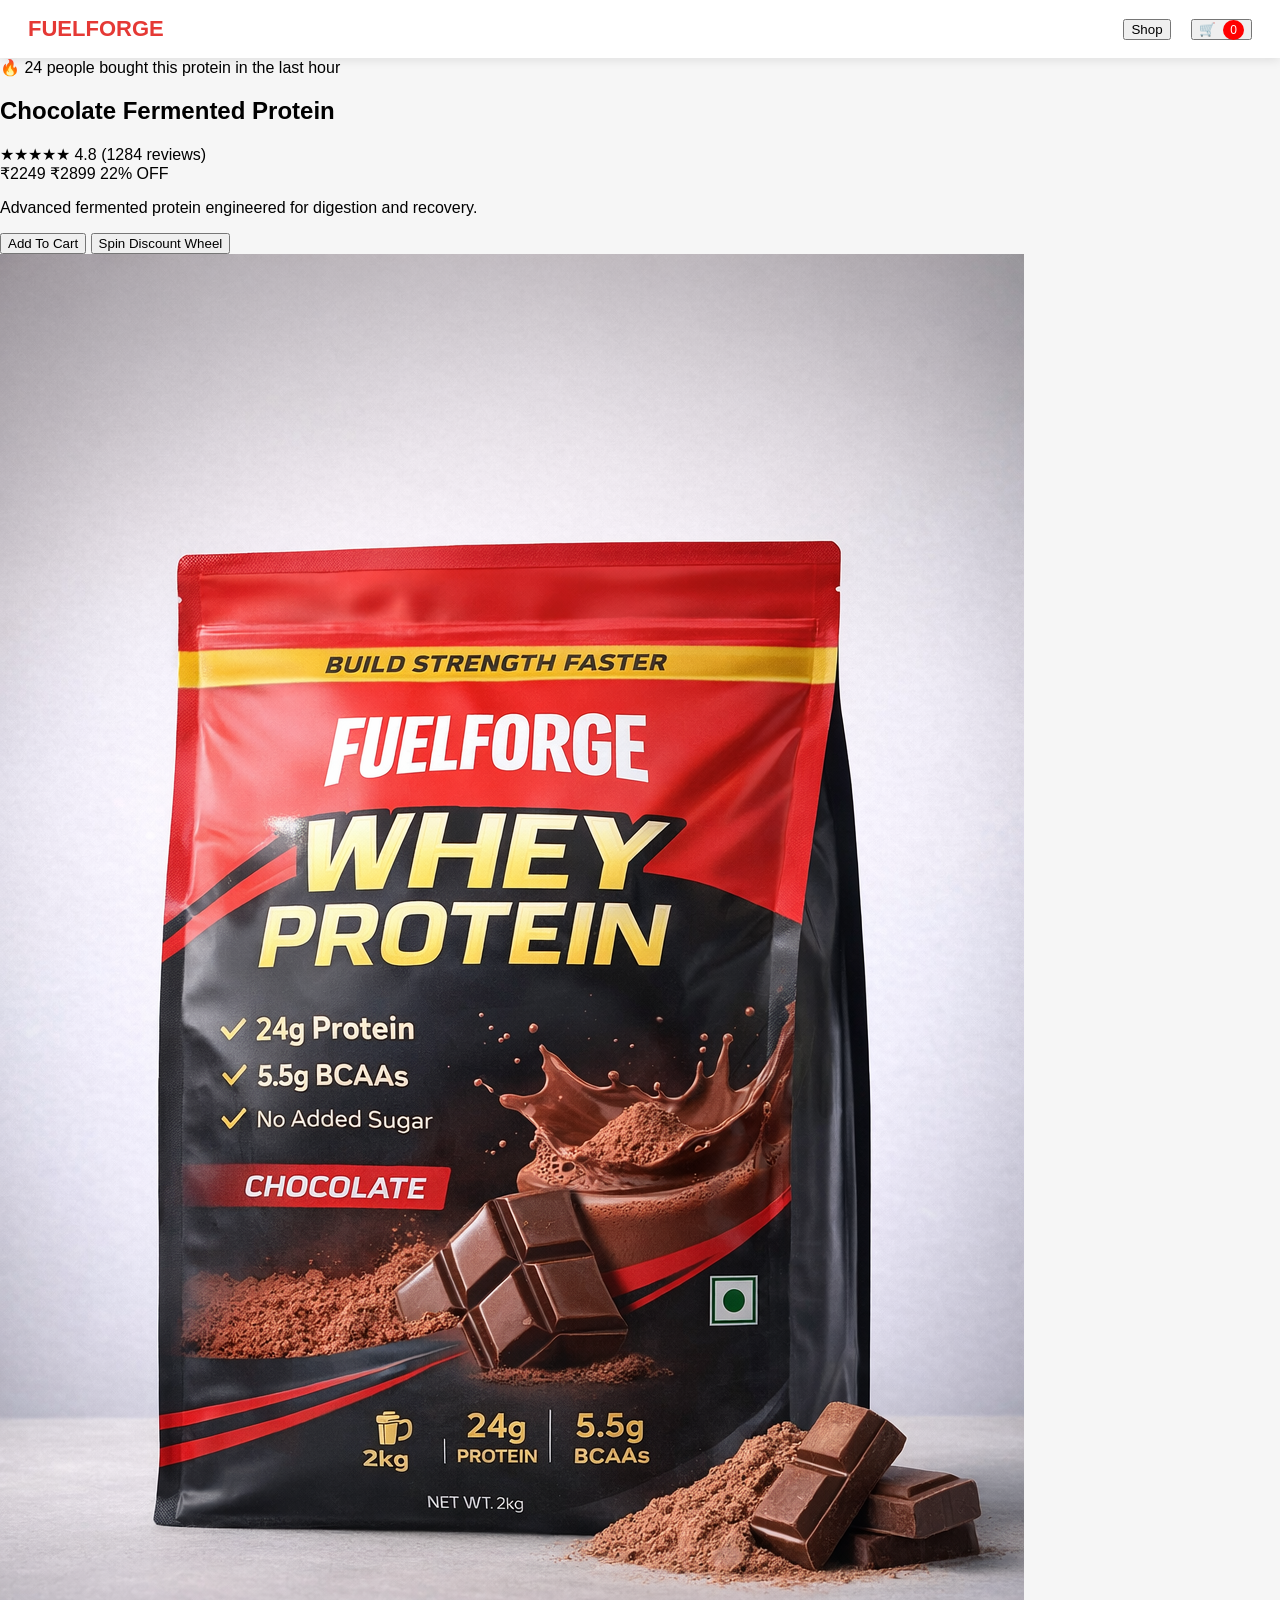
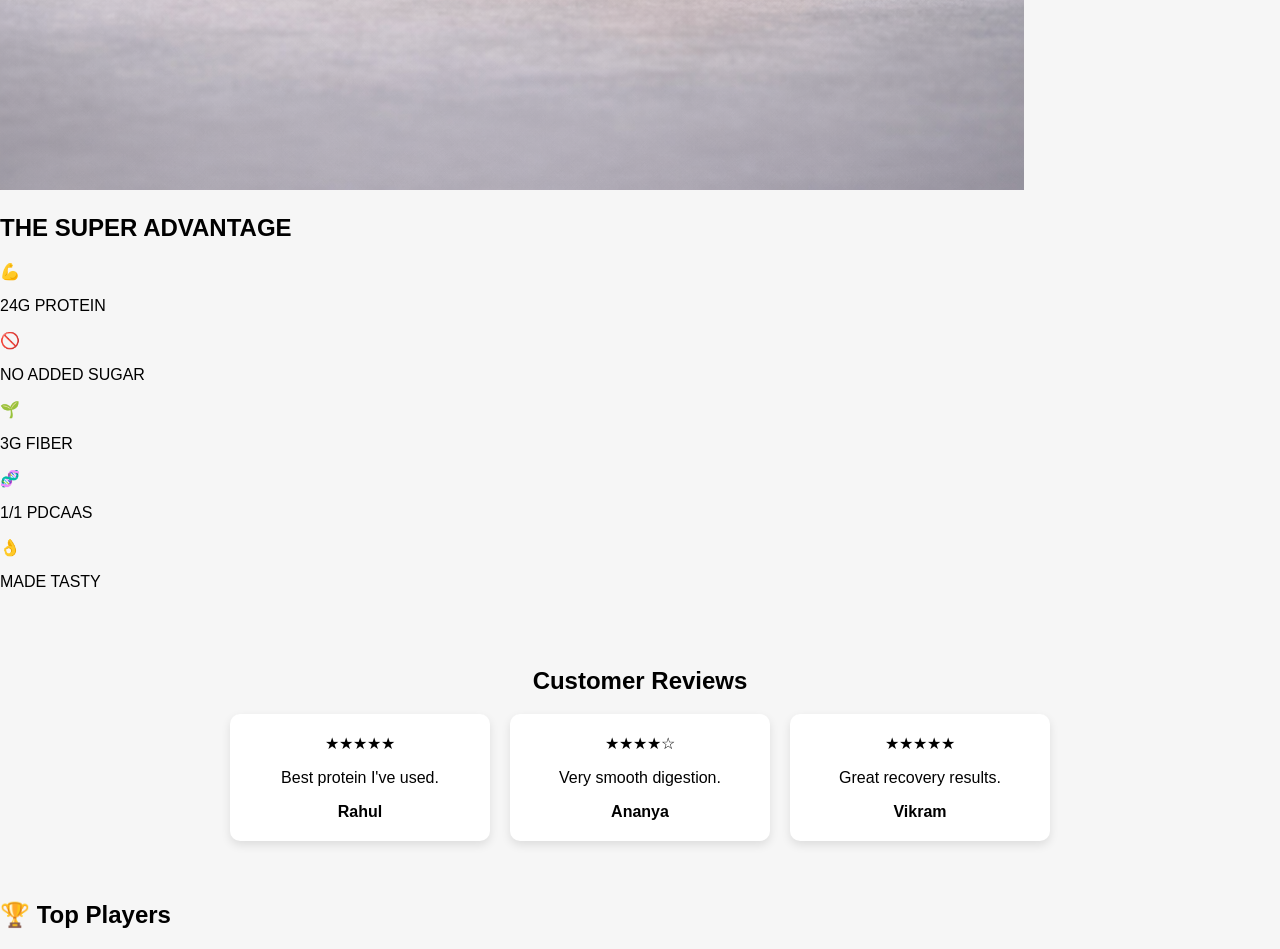
==== commit ecd96473: "Update index.html" ====
--- a/index.html
+++ b/index.html
@@ -1,6 +1,5 @@
 <!DOCTYPE html>
 <html lang="en">
-
 <head>
 
 <meta charset="UTF-8">
@@ -10,9 +9,6 @@
 
 <link rel="stylesheet" href="style.css">
 
-<link rel="stylesheet"
-href="https://cdnjs.cloudflare.com/ajax/libs/font-awesome/6.5.0/css/all.min.css">
-
 </head>
 
 <body>
@@ -21,119 +17,112 @@
 
 <div class="logo">FUELFORGE</div>
 
-<nav class="nav">
+<div class="nav">
 
 <button id="shopBtn">Shop</button>
 
-<div class="icons">
+<div class="nav-right">
 
-<button id="accountBtn">
-<i class="fa-regular fa-user"></i>
-</button>
+<span id="username"></span>
 
 <button id="cartBtn">
-<i class="fa-solid fa-bag-shopping"></i>
+🛒
 <span id="cartCount">0</span>
 </button>
 
 </div>
 
-</nav>
+</div>
 
 </header>
 
 
-<div class="urgency-bar">
+<div class="urgency">
 🔥 24 people bought this protein in the last hour
 </div>
 
 
+<section class="hero">
 
-<section class="product">
-
-<div class="product-left">
+<div class="hero-left">
 
 <h1>Chocolate Fermented Protein</h1>
 
-<div class="rating-row">
-<div class="stars">★★★★★</div>
-<span class="rating-score">4.8</span>
-<span class="rating-count">(1284 reviews)</span>
-</div>
+<div class="rating">
 
-<div class="price-row">
-
-<span id="price" class="new-price">₹2249</span>
-<span class="old-price">₹2899</span>
-<span id="discount" class="discount">22% OFF</span>
+★★★★★
+<span>4.8 (1284 reviews)</span>
 
 </div>
 
-<div class="discount-progress">
-<div id="discountBar" class="discount-bar"></div>
+<div class="price">
+
+<span id="price">₹2249</span>
+
+<span class="old">₹2899</span>
+
+<span id="discountTag">22% OFF</span>
+
 </div>
 
 <p>
 Advanced fermented protein engineered for digestion and recovery.
 </p>
 
-<div class="action-area">
+<div class="hero-buttons">
 
-<button id="addToCartBtn" class="cta">
-Add To Cart
-</button>
+<button id="addCart">Add To Cart</button>
 
-<button id="playGameBtn" class="cta secondary hidden">
-Play Lucky Egg
-</button>
+<button id="spinWheel">Spin Discount Wheel</button>
 
 </div>
 
 </div>
 
-<div class="product-right">
-<img src="protein.png" class="product-image">
+
+<div class="hero-right">
+
+<img src="protein.png" class="product-img">
+
 </div>
 
 </section>
 
 
-
 <section class="advantages">
 
-<h2 class="adv-title">THE SUPER ADVANTAGE</h2>
+<h2>THE SUPER ADVANTAGE</h2>
 
 <div class="adv-grid">
 
-<div class="adv-item">
-<div class="adv-icon">💪</div>
+<div class="adv">
+💪
 <p>24G PROTEIN</p>
 </div>
 
-<div class="adv-item">
-<div class="adv-icon">🚫</div>
+<div class="adv">
+🚫
 <p>NO ADDED SUGAR</p>
 </div>
 
-<div class="adv-item">
-<div class="adv-icon">🌱</div>
+<div class="adv">
+🌱
 <p>3G FIBER</p>
 </div>
 
-<div class="adv-item">
-<div class="adv-icon">🧬</div>
+<div class="adv">
+🧬
 <p>1/1 PDCAAS</p>
 </div>
 
-<div class="adv-item">
-<div class="adv-icon">👌</div>
+<div class="adv">
+👌
 <p>MADE TASTY</p>
 </div>
 
 </div>
 
 </section>
-
 
 
 <section class="reviews">
@@ -143,19 +132,19 @@
 <div class="review-grid">
 
 <div class="review">
-<div class="stars">★★★★★</div>
+★★★★★
 <p>Best protein I've used.</p>
 <b>Rahul</b>
 </div>
 
 <div class="review">
-<div class="stars">★★★★☆</div>
+★★★★☆
 <p>Very smooth digestion.</p>
 <b>Ananya</b>
 </div>
 
 <div class="review">
-<div class="stars">★★★★★</div>
+★★★★★
 <p>Great recovery results.</p>
 <b>Vikram</b>
 </div>
@@ -165,47 +154,17 @@
 </section>
 
 
-
-<section class="leaderboard-section">
+<section class="leaderboard">
 
 <h2>🏆 Top Players</h2>
 
-<div id="leaderboardList" class="leaderboard-card"></div>
+<div id="leaderboard"></div>
 
 </section>
 
 
-
-<div id="usernameModal" class="modal hidden">
-
-<div class="modal-box">
-
-<h3>Welcome</h3>
-
-<p>Enter your name</p>
-
-<input id="usernameInput">
-
-<button id="saveNameBtn">Continue</button>
-
-</div>
-
-</div>
-
-
-<div class="mobile-buy-bar">
-
-<div class="mobile-price">₹2249</div>
-
-<button id="mobileAddCart" class="mobile-buy">
-Add to Cart
-</button>
-
-</div>
-
-
 <script src="script.js"></script>
+<script src="wheel.js"></script>
 
 </body>
-
 </html>
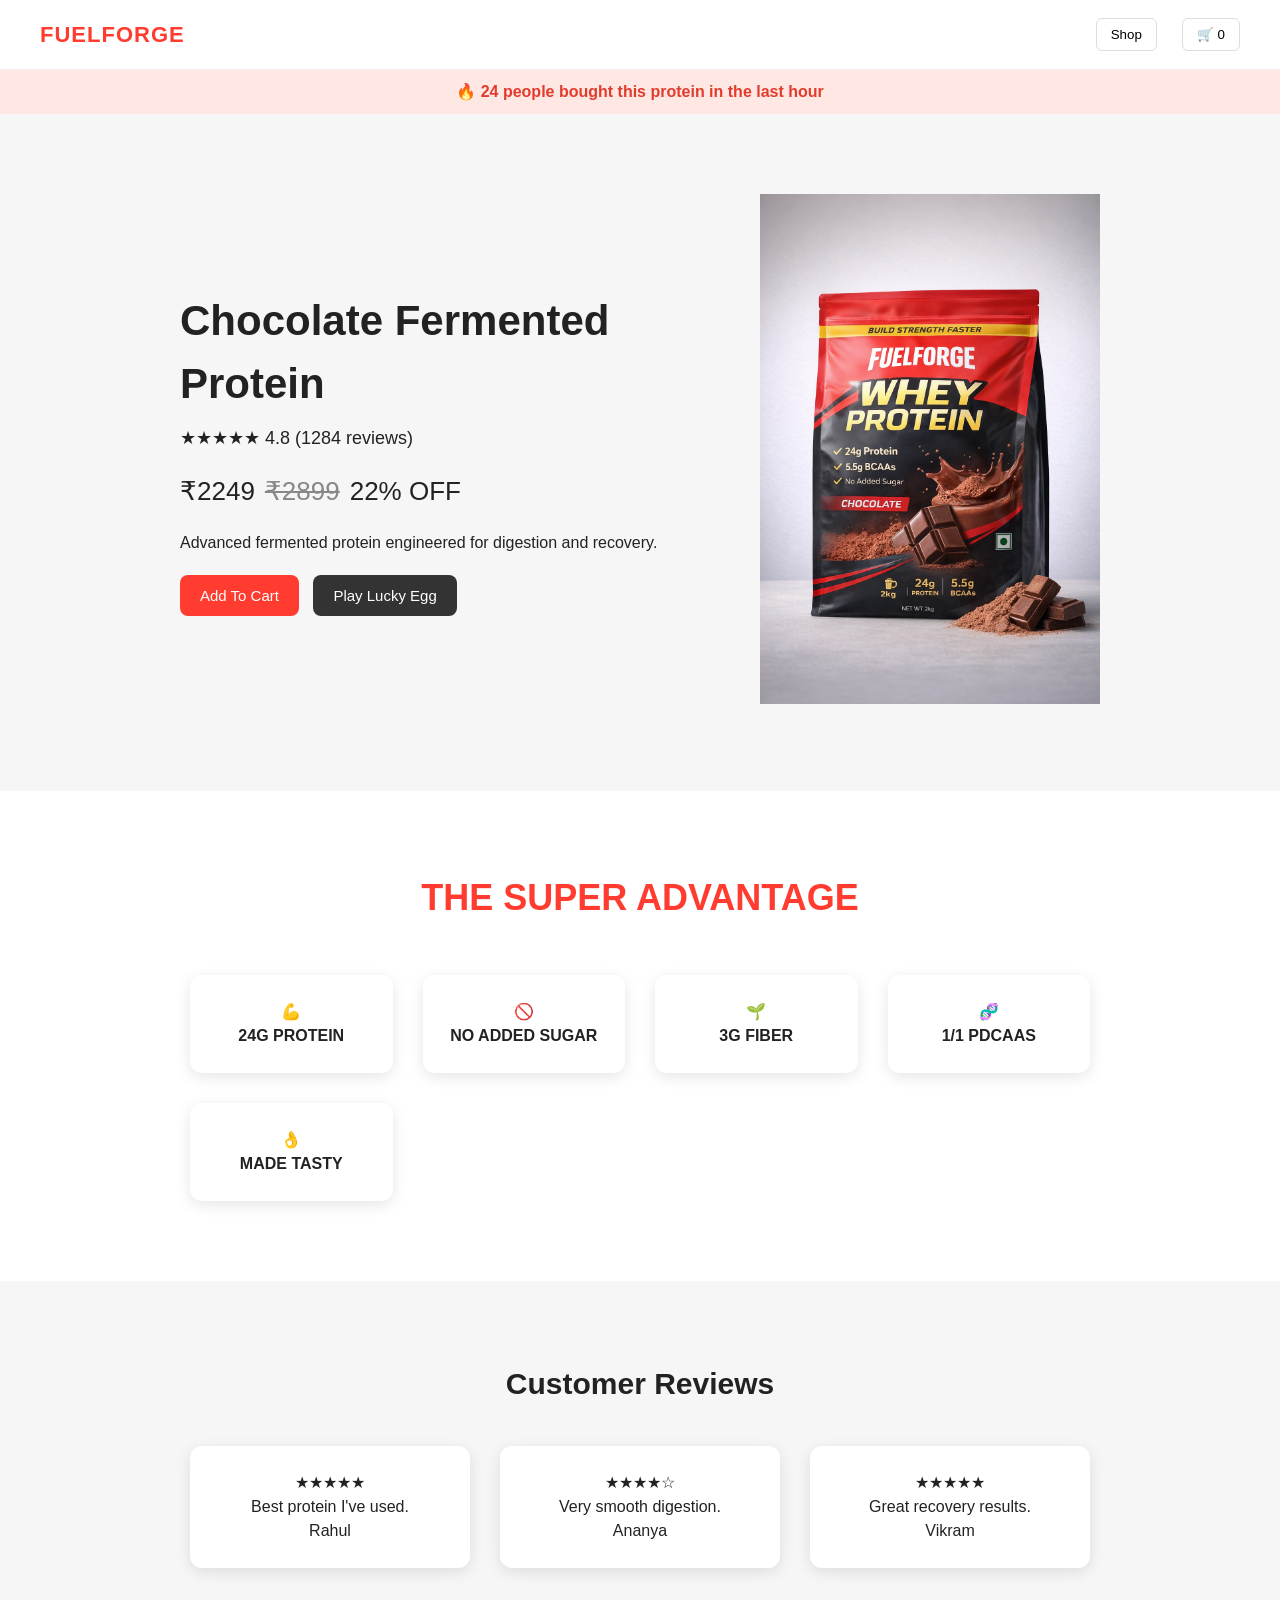
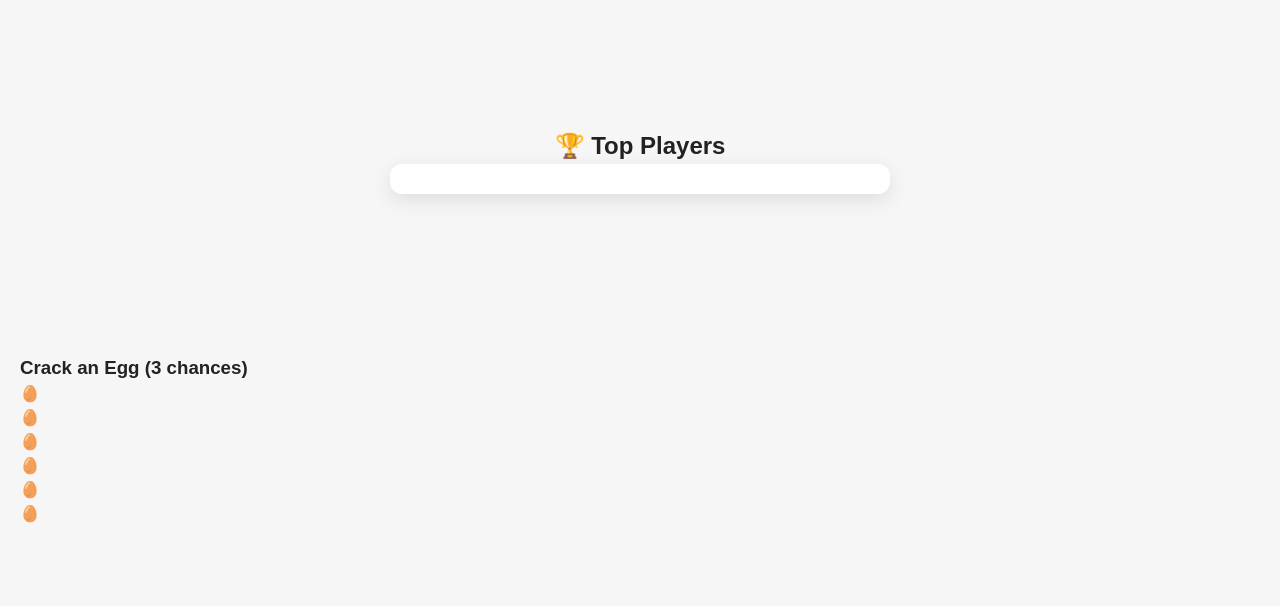
==== commit a23e8318: "Modify index.html to include egg game section Updated the HTML structure and added a new game sectio" ====
--- a/index.html
+++ b/index.html
@@ -1,5 +1,6 @@
 <!DOCTYPE html>
 <html lang="en">
+
 <head>
 
 <meta charset="UTF-8">
@@ -13,13 +14,14 @@
 
 <body>
 
+
 <header class="header">
 
 <div class="logo">FUELFORGE</div>
 
 <div class="nav">
 
-<button id="shopBtn">Shop</button>
+<button>Shop</button>
 
 <div class="nav-right">
 
@@ -42,6 +44,7 @@
 </div>
 
 
+
 <section class="hero">
 
 <div class="hero-left">
@@ -49,18 +52,14 @@
 <h1>Chocolate Fermented Protein</h1>
 
 <div class="rating">
-
 ★★★★★
 <span>4.8 (1284 reviews)</span>
-
 </div>
 
 <div class="price">
 
 <span id="price">₹2249</span>
-
 <span class="old">₹2899</span>
-
 <span id="discountTag">22% OFF</span>
 
 </div>
@@ -73,7 +72,9 @@
 
 <button id="addCart">Add To Cart</button>
 
-<button id="spinWheel">Spin Discount Wheel</button>
+<button id="playEggGame">
+Play Lucky Egg
+</button>
 
 </div>
 
@@ -89,69 +90,53 @@
 </section>
 
 
+
 <section class="advantages">
 
 <h2>THE SUPER ADVANTAGE</h2>
 
 <div class="adv-grid">
 
-<div class="adv">
-💪
-<p>24G PROTEIN</p>
+<div class="adv">💪 <p>24G PROTEIN</p></div>
+<div class="adv">🚫 <p>NO ADDED SUGAR</p></div>
+<div class="adv">🌱 <p>3G FIBER</p></div>
+<div class="adv">🧬 <p>1/1 PDCAAS</p></div>
+<div class="adv">👌 <p>MADE TASTY</p></div>
+
 </div>
 
-<div class="adv">
-🚫
-<p>NO ADDED SUGAR</p>
+</section>
+
+
+
+<section class="reviews">
+
+<h2 class="review-title">Customer Reviews</h2>
+
+<div class="review-grid">
+
+<div class="review">
+★★★★★
+<p>Best protein I've used.</p>
+<span>Rahul</span>
 </div>
 
-<div class="adv">
-🌱
-<p>3G FIBER</p>
+<div class="review">
+★★★★☆
+<p>Very smooth digestion.</p>
+<span>Ananya</span>
 </div>
 
-<div class="adv">
-🧬
-<p>1/1 PDCAAS</p>
-</div>
-
-<div class="adv">
-👌
-<p>MADE TASTY</p>
+<div class="review">
+★★★★★
+<p>Great recovery results.</p>
+<span>Vikram</span>
 </div>
 
 </div>
 
 </section>
 
-
-<section class="reviews">
-
-<h2>Customer Reviews</h2>
-
-<div class="review-grid">
-
-<div class="review">
-★★★★★
-<p>Best protein I've used.</p>
-<b>Rahul</b>
-</div>
-
-<div class="review">
-★★★★☆
-<p>Very smooth digestion.</p>
-<b>Ananya</b>
-</div>
-
-<div class="review">
-★★★★★
-<p>Great recovery results.</p>
-<b>Vikram</b>
-</div>
-
-</div>
-
-</section>
 
 
 <section class="leaderboard">
@@ -163,8 +148,27 @@
 </section>
 
 
+
+<section id="eggGame" class="egg-container hidden">
+
+<h3>Crack an Egg (3 chances)</h3>
+
+<div class="egg-grid">
+
+<div class="egg">🥚</div>
+<div class="egg">🥚</div>
+<div class="egg">🥚</div>
+<div class="egg">🥚</div>
+<div class="egg">🥚</div>
+<div class="egg">🥚</div>
+
+</div>
+
+</section>
+
+
+
 <script src="script.js"></script>
-<script src="wheel.js"></script>
 
 </body>
 </html>
--- a/style.css
+++ b/style.css
@@ -1,161 +1,256 @@
+/* GLOBAL */
+
+*{
+box-sizing:border-box;
+margin:0;
+padding:0;
+}
+
 body{
-font-family:Inter,Arial;
+font-family:Arial, Helvetica, sans-serif;
 background:#f6f6f6;
-margin:0;
-}
+color:#222;
+line-height:1.5;
+}
+
+section{
+padding:80px 20px;
+}
+
+/* HEADER */
 
 .header{
 display:flex;
 justify-content:space-between;
-padding:16px 28px;
-background:white;
-box-shadow:0 2px 10px rgba(0,0,0,0.1);
+align-items:center;
+padding:18px 40px;
+background:white;
+border-bottom:1px solid #eee;
+position:sticky;
+top:0;
+z-index:100;
 }
 
 .logo{
-font-weight:700;
-color:#e53935;
+font-weight:800;
 font-size:22px;
+color:#ff3c2f;
+letter-spacing:1px;
 }
 
 .nav{
 display:flex;
-gap:20px;
-align-items:center;
-}
-
-.icons button{
+gap:25px;
+align-items:center;
+}
+
+.nav button{
+padding:8px 14px;
+border-radius:6px;
+border:1px solid #ddd;
+background:white;
+cursor:pointer;
+}
+
+/* URGENCY BAR */
+
+.urgency{
+background:#ffe7e4;
+color:#e23c2d;
+text-align:center;
+padding:10px;
+font-weight:600;
+}
+
+/* HERO */
+
+.hero{
+max-width:1200px;
+margin:auto;
+display:flex;
+align-items:center;
+justify-content:center;
+gap:80px;
+flex-wrap:wrap;
+}
+
+.hero-left{
+max-width:500px;
+}
+
+.hero h1{
+font-size:42px;
+margin-bottom:10px;
+}
+
+.rating{
+margin-bottom:10px;
+font-size:18px;
+}
+
+.price{
+margin:20px 0;
+font-size:26px;
+display:flex;
+gap:10px;
+align-items:center;
+}
+
+.old{
+text-decoration:line-through;
+color:#888;
+}
+
+.hero-buttons{
+margin-top:20px;
+}
+
+.hero-buttons button{
+padding:12px 20px;
 border:none;
-background:none;
+border-radius:8px;
+background:#ff3c2f;
+color:white;
+font-size:15px;
 cursor:pointer;
-font-size:18px;
-}
-
-#cartCount{
-background:red;
-color:white;
-border-radius:50%;
-padding:3px 7px;
-font-size:12px;
-margin-left:4px;
-animation:bounce 0.3s ease;
-}
-
-@keyframes bounce{
-0%{transform:scale(0.8)}
-100%{transform:scale(1)}
-}
-
-.product{
-display:flex;
-justify-content:center;
-align-items:center;
-gap:40px;
-padding:60px 20px;
-flex-wrap:wrap;
-animation:fadeIn 0.7s ease;
-}
-
-.product-image{
-width:320px;
-}
-
-.cta{
-background:#e53935;
-color:white;
+margin-right:10px;
+transition:.25s;
+}
+
+.hero-buttons button:hover{
+transform:translateY(-2px);
+}
+
+.hero-buttons button:nth-child(2){
+background:#333;
+}
+
+/* PRODUCT IMAGE */
+
+.product-img{
+width:340px;
+animation:float 4s ease-in-out infinite;
+}
+
+@keyframes float{
+
+0%{transform:translateY(0px)}
+50%{transform:translateY(-15px)}
+100%{transform:translateY(0px)}
+
+}
+
+/* ADVANTAGES */
+
+.advantages{
+text-align:center;
+background:white;
+}
+
+.advantages h2{
+font-size:36px;
+margin-bottom:50px;
+color:#ff3c2f;
+}
+
+.adv-grid{
+display:grid;
+grid-template-columns:repeat(auto-fit,minmax(160px,1fr));
+gap:30px;
+max-width:900px;
+margin:auto;
+}
+
+.adv{
+background:#fff;
+padding:25px;
+border-radius:12px;
+box-shadow:0 4px 15px rgba(0,0,0,0.1);
+font-weight:600;
+transition:.25s;
+}
+
+.adv:hover{
+transform:translateY(-5px);
+}
+
+/* REVIEWS */
+
+.reviews{
+text-align:center;
+}
+
+.reviews h2{
+margin-bottom:40px;
+font-size:30px;
+}
+
+.review-grid{
+display:grid;
+grid-template-columns:repeat(auto-fit,minmax(260px,1fr));
+gap:30px;
+max-width:900px;
+margin:auto;
+}
+
+.review{
+background:white;
+padding:25px;
+border-radius:12px;
+box-shadow:0 4px 15px rgba(0,0,0,0.1);
+transition:.25s;
+}
+
+.review:hover{
+transform:translateY(-5px);
+}
+
+/* LEADERBOARD */
+
+.leaderboard{
+text-align:center;
+}
+
+#leaderboard{
+max-width:500px;
+margin:auto;
+background:white;
+border-radius:12px;
+box-shadow:0 6px 20px rgba(0,0,0,0.1);
+padding:15px;
+}
+
+.player{
+display:flex;
+justify-content:space-between;
+padding:12px 15px;
+border-bottom:1px solid #eee;
+font-weight:500;
+}
+
+.player:last-child{
 border:none;
-padding:12px 20px;
-border-radius:6px;
-cursor:pointer;
-transition:0.25s;
-}
-
-.cta:hover{
-transform:translateY(-3px);
-box-shadow:0 6px 12px rgba(0,0,0,0.2);
-}
-
-.secondary{
-background:#333;
-}
-
-.reviews{
-text-align:center;
-padding:40px;
-}
-
-.review-grid{
-display:flex;
-gap:20px;
-justify-content:center;
-flex-wrap:wrap;
-}
-
-.review{
-background:white;
-padding:20px;
-border-radius:10px;
-box-shadow:0 4px 10px rgba(0,0,0,0.1);
-width:220px;
-}
-
-.leaderboard-card{
-background:white;
-max-width:420px;
-margin:auto;
-padding:20px;
-border-radius:10px;
-box-shadow:0 4px 12px rgba(0,0,0,0.1);
-}
-
-.leaderboard-item{
-display:flex;
-justify-content:space-between;
-padding:10px;
-border-bottom:1px solid #eee;
-}
-
-.modal{
-position:fixed;
-top:0;
-left:0;
-right:0;
-bottom:0;
-background:rgba(0,0,0,0.5);
-display:flex;
-align-items:center;
-justify-content:center;
-}
-
-.modal-box{
-background:white;
-padding:30px;
-border-radius:10px;
-display:flex;
+}
+
+/* MOBILE */
+
+@media(max-width:768px){
+
+.hero{
 flex-direction:column;
-gap:15px;
-width:280px;
-text-align:center;
-}
-
-.hidden{
-display:none;
-}
-
-@keyframes fadeIn{
-from{opacity:0;transform:translateY(20px)}
-to{opacity:1;transform:translateY(0)}
-}
-
-@media(max-width:600px){
-
-.product{
-flex-direction:column;
-}
-
-.review-grid{
-flex-direction:column;
-align-items:center;
-}
-
-}
+text-align:center;
+}
+
+.hero-left{
+max-width:100%;
+}
+
+.hero h1{
+font-size:32px;
+}
+
+.product-img{
+width:260px;
+}
+
+}
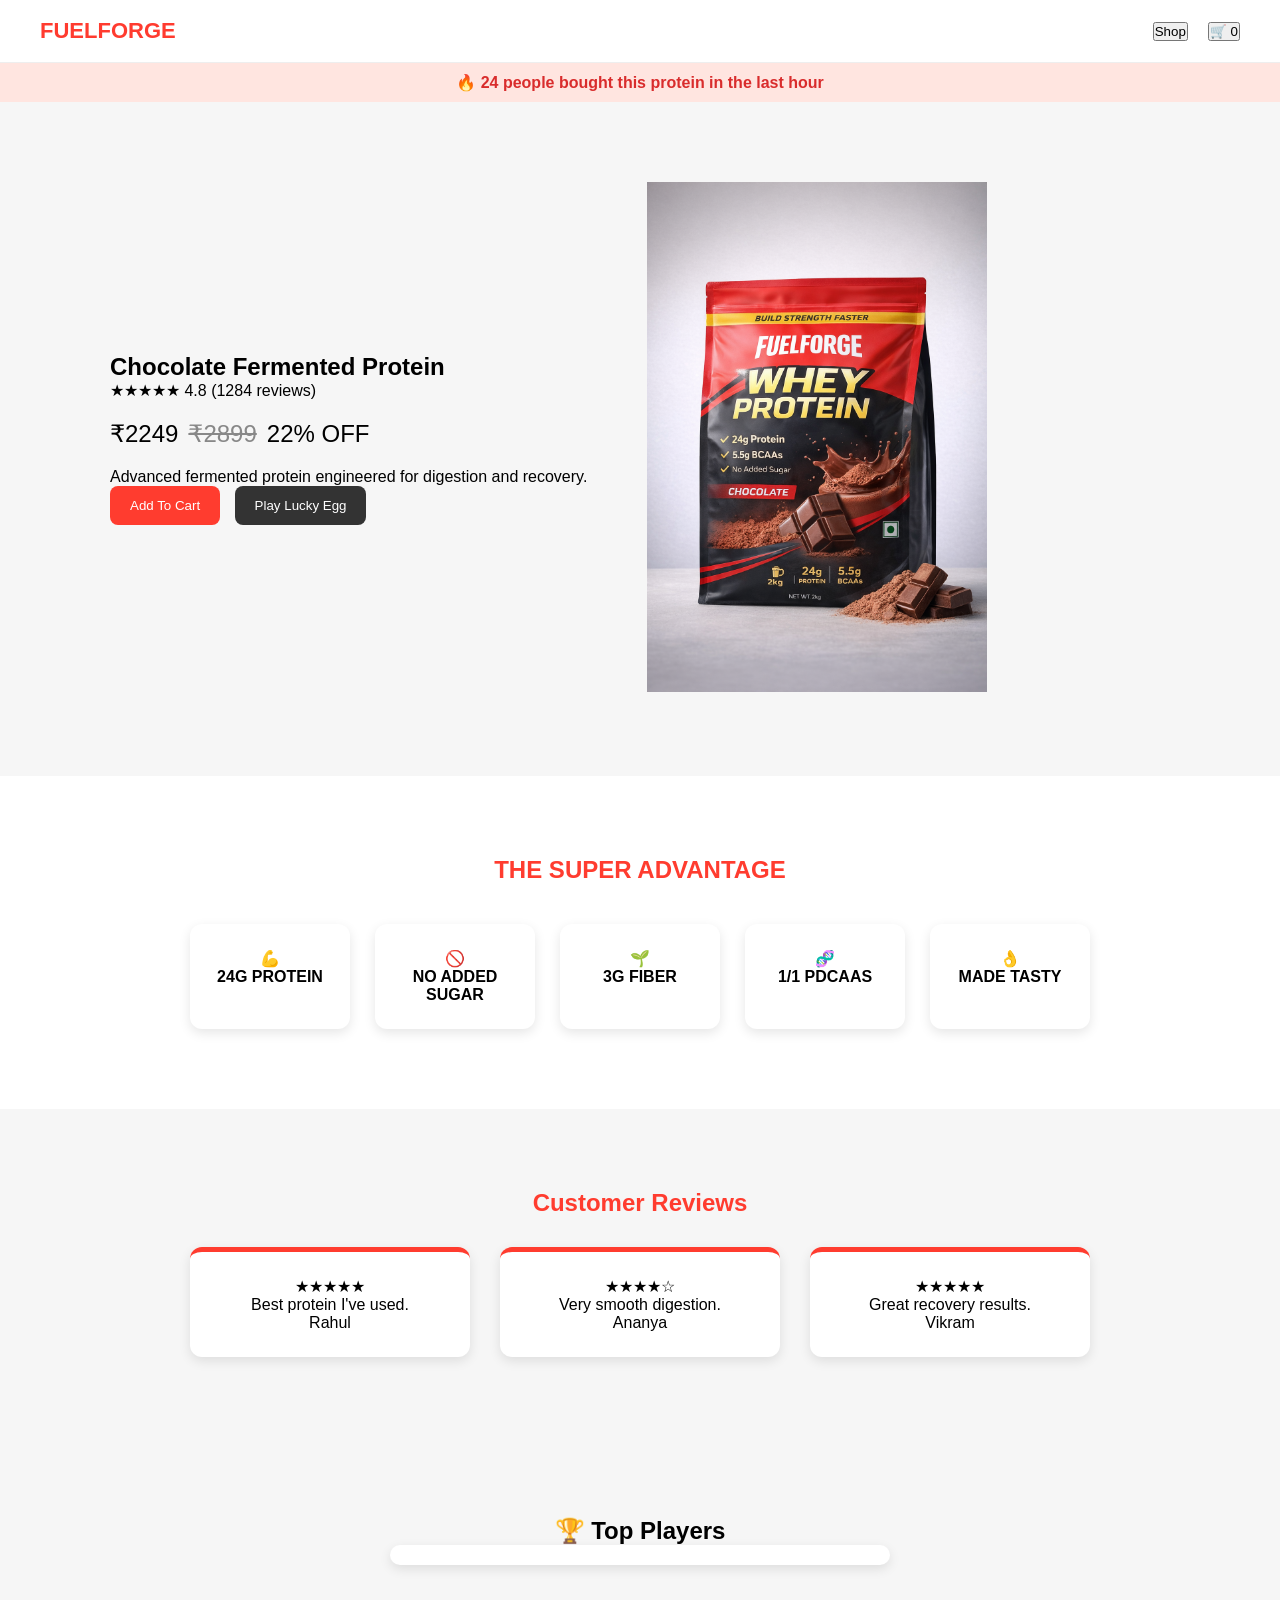
==== commit 94e9b607: "Fix HTML structure and update button functionality" ====
--- a/index.html
+++ b/index.html
@@ -72,7 +72,7 @@
 
 <button id="addCart">Add To Cart</button>
 
-<button id="playEggGame">
+<button onclick="window.location.href='game.html'">
 Play Lucky Egg
 </button>
 
--- a/style.css
+++ b/style.css
@@ -1,5 +1,3 @@
-/* GLOBAL */
-
 *{
 box-sizing:border-box;
 margin:0;
@@ -7,70 +5,48 @@
 }
 
 body{
-font-family:Arial, Helvetica, sans-serif;
+font-family:Arial;
 background:#f6f6f6;
-color:#222;
-line-height:1.5;
 }
 
 section{
 padding:80px 20px;
 }
 
-/* HEADER */
-
 .header{
 display:flex;
 justify-content:space-between;
-align-items:center;
 padding:18px 40px;
 background:white;
 border-bottom:1px solid #eee;
-position:sticky;
-top:0;
-z-index:100;
 }
 
 .logo{
-font-weight:800;
+color:#ff3b2f;
+font-weight:bold;
 font-size:22px;
-color:#ff3c2f;
-letter-spacing:1px;
 }
 
 .nav{
 display:flex;
-gap:25px;
+gap:20px;
 align-items:center;
 }
 
-.nav button{
-padding:8px 14px;
-border-radius:6px;
-border:1px solid #ddd;
-background:white;
-cursor:pointer;
-}
-
-/* URGENCY BAR */
-
 .urgency{
-background:#ffe7e4;
-color:#e23c2d;
+background:#ffe5e0;
+padding:10px;
 text-align:center;
-padding:10px;
+color:#d92c2c;
 font-weight:600;
 }
 
-/* HERO */
-
 .hero{
-max-width:1200px;
+max-width:1100px;
 margin:auto;
 display:flex;
+gap:60px;
 align-items:center;
-justify-content:center;
-gap:80px;
 flex-wrap:wrap;
 }
 
@@ -78,19 +54,20 @@
 max-width:500px;
 }
 
-.hero h1{
-font-size:42px;
-margin-bottom:10px;
+.product-img{
+width:340px;
+animation:float 4s ease-in-out infinite;
 }
 
-.rating{
-margin-bottom:10px;
-font-size:18px;
+@keyframes float{
+0%{transform:translateY(0px)}
+50%{transform:translateY(-12px)}
+100%{transform:translateY(0px)}
 }
 
 .price{
+font-size:24px;
 margin:20px 0;
-font-size:26px;
 display:flex;
 gap:10px;
 align-items:center;
@@ -101,46 +78,19 @@
 color:#888;
 }
 
-.hero-buttons{
-margin-top:20px;
-}
-
 .hero-buttons button{
 padding:12px 20px;
+margin-right:10px;
 border:none;
 border-radius:8px;
 background:#ff3c2f;
 color:white;
-font-size:15px;
 cursor:pointer;
-margin-right:10px;
-transition:.25s;
-}
-
-.hero-buttons button:hover{
-transform:translateY(-2px);
 }
 
 .hero-buttons button:nth-child(2){
 background:#333;
 }
-
-/* PRODUCT IMAGE */
-
-.product-img{
-width:340px;
-animation:float 4s ease-in-out infinite;
-}
-
-@keyframes float{
-
-0%{transform:translateY(0px)}
-50%{transform:translateY(-15px)}
-100%{transform:translateY(0px)}
-
-}
-
-/* ADVANTAGES */
 
 .advantages{
 text-align:center;
@@ -148,46 +98,38 @@
 }
 
 .advantages h2{
-font-size:36px;
-margin-bottom:50px;
 color:#ff3c2f;
+margin-bottom:40px;
 }
 
 .adv-grid{
 display:grid;
-grid-template-columns:repeat(auto-fit,minmax(160px,1fr));
-gap:30px;
+grid-template-columns:repeat(auto-fit,minmax(150px,1fr));
+gap:25px;
 max-width:900px;
 margin:auto;
 }
 
 .adv{
-background:#fff;
+background:white;
 padding:25px;
 border-radius:12px;
-box-shadow:0 4px 15px rgba(0,0,0,0.1);
+box-shadow:0 4px 12px rgba(0,0,0,0.1);
 font-weight:600;
-transition:.25s;
 }
-
-.adv:hover{
-transform:translateY(-5px);
-}
-
-/* REVIEWS */
 
 .reviews{
 text-align:center;
 }
 
-.reviews h2{
-margin-bottom:40px;
-font-size:30px;
+.review-title{
+color:#ff3c2f;
+margin-bottom:30px;
 }
 
 .review-grid{
 display:grid;
-grid-template-columns:repeat(auto-fit,minmax(260px,1fr));
+grid-template-columns:repeat(auto-fit,minmax(240px,1fr));
 gap:30px;
 max-width:900px;
 margin:auto;
@@ -197,15 +139,9 @@
 background:white;
 padding:25px;
 border-radius:12px;
-box-shadow:0 4px 15px rgba(0,0,0,0.1);
-transition:.25s;
+border-top:5px solid #ff3c2f;
+box-shadow:0 4px 12px rgba(0,0,0,0.1);
 }
-
-.review:hover{
-transform:translateY(-5px);
-}
-
-/* LEADERBOARD */
 
 .leaderboard{
 text-align:center;
@@ -216,41 +152,34 @@
 margin:auto;
 background:white;
 border-radius:12px;
-box-shadow:0 6px 20px rgba(0,0,0,0.1);
-padding:15px;
+box-shadow:0 4px 12px rgba(0,0,0,0.1);
+padding:10px;
 }
 
 .player{
 display:flex;
 justify-content:space-between;
-padding:12px 15px;
+padding:12px;
 border-bottom:1px solid #eee;
-font-weight:500;
 }
 
-.player:last-child{
-border:none;
-}
-
-/* MOBILE */
-
-@media(max-width:768px){
-
-.hero{
-flex-direction:column;
+.egg-container{
 text-align:center;
 }
 
-.hero-left{
-max-width:100%;
+.egg-grid{
+display:grid;
+grid-template-columns:repeat(3,80px);
+gap:20px;
+justify-content:center;
+margin-top:20px;
 }
 
-.hero h1{
-font-size:32px;
+.egg{
+font-size:40px;
+cursor:pointer;
 }
 
-.product-img{
-width:260px;
+.hidden{
+display:none;
 }
-
-}
